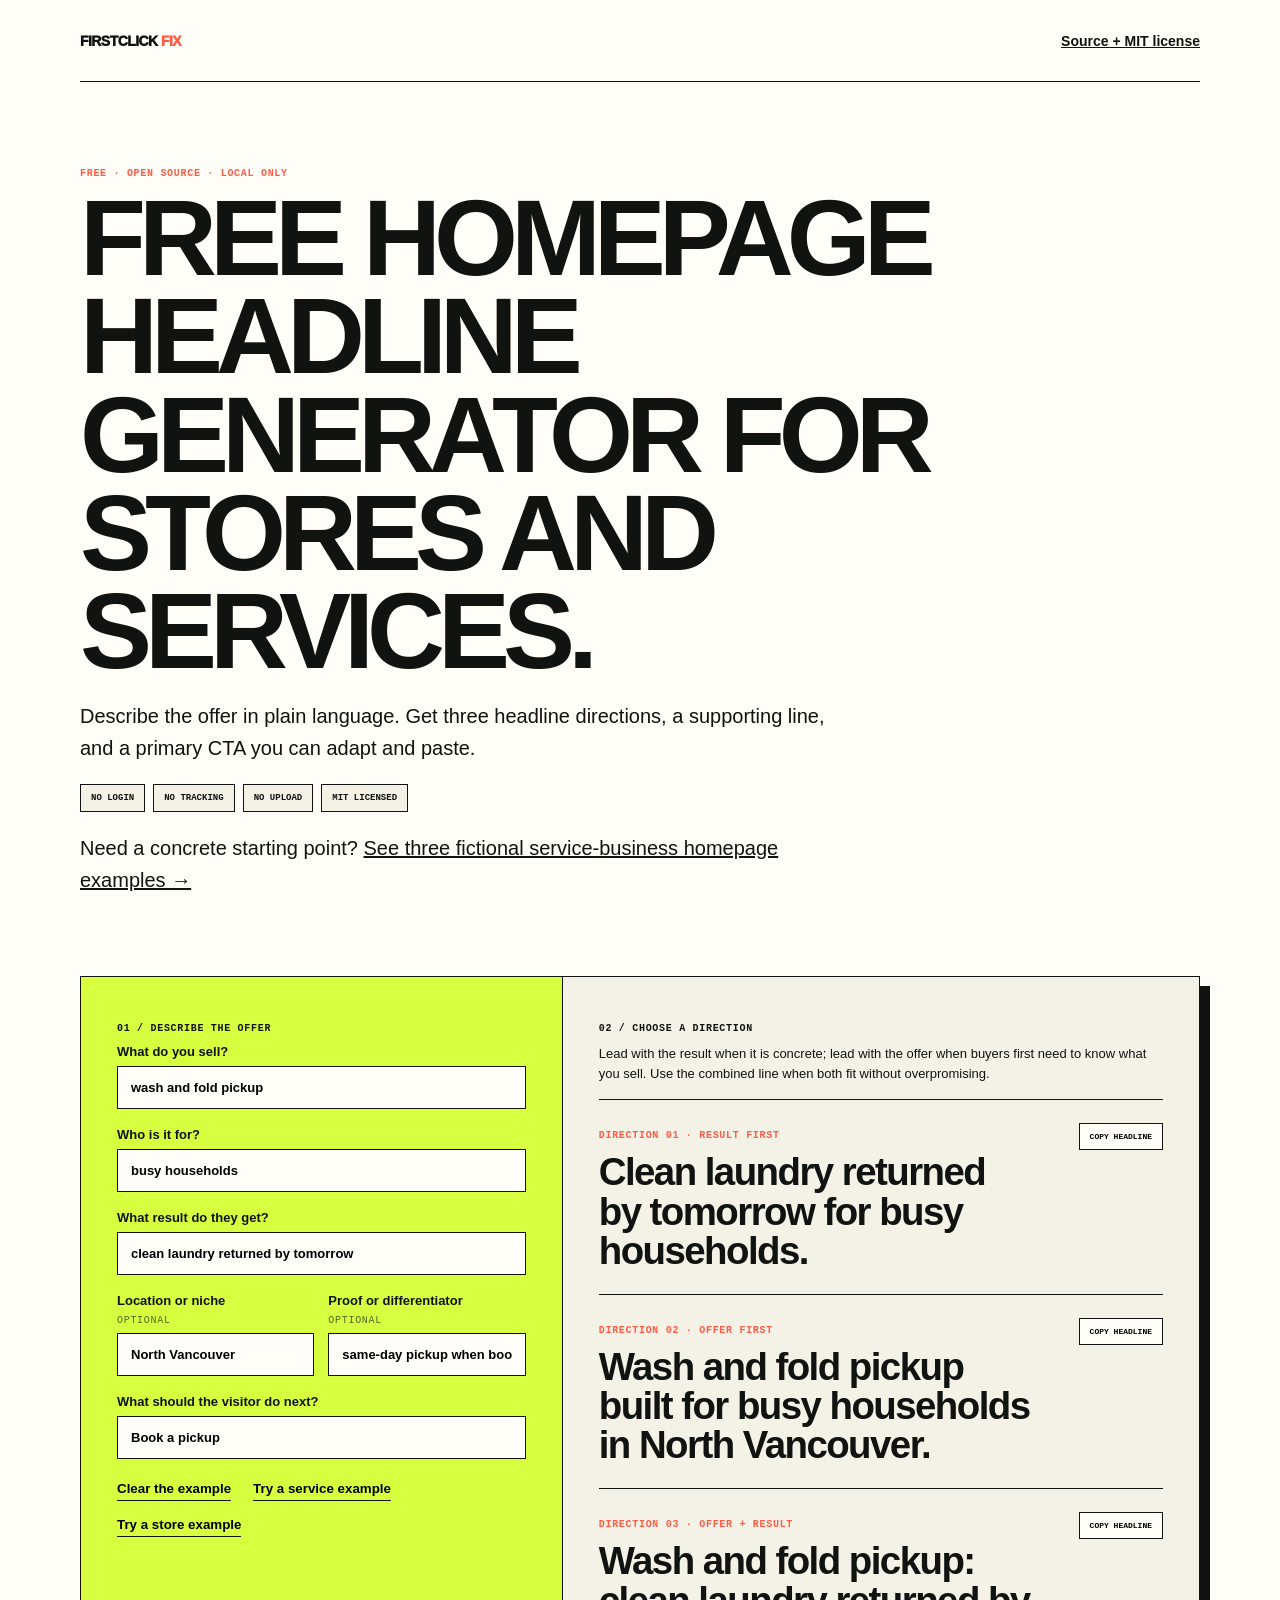
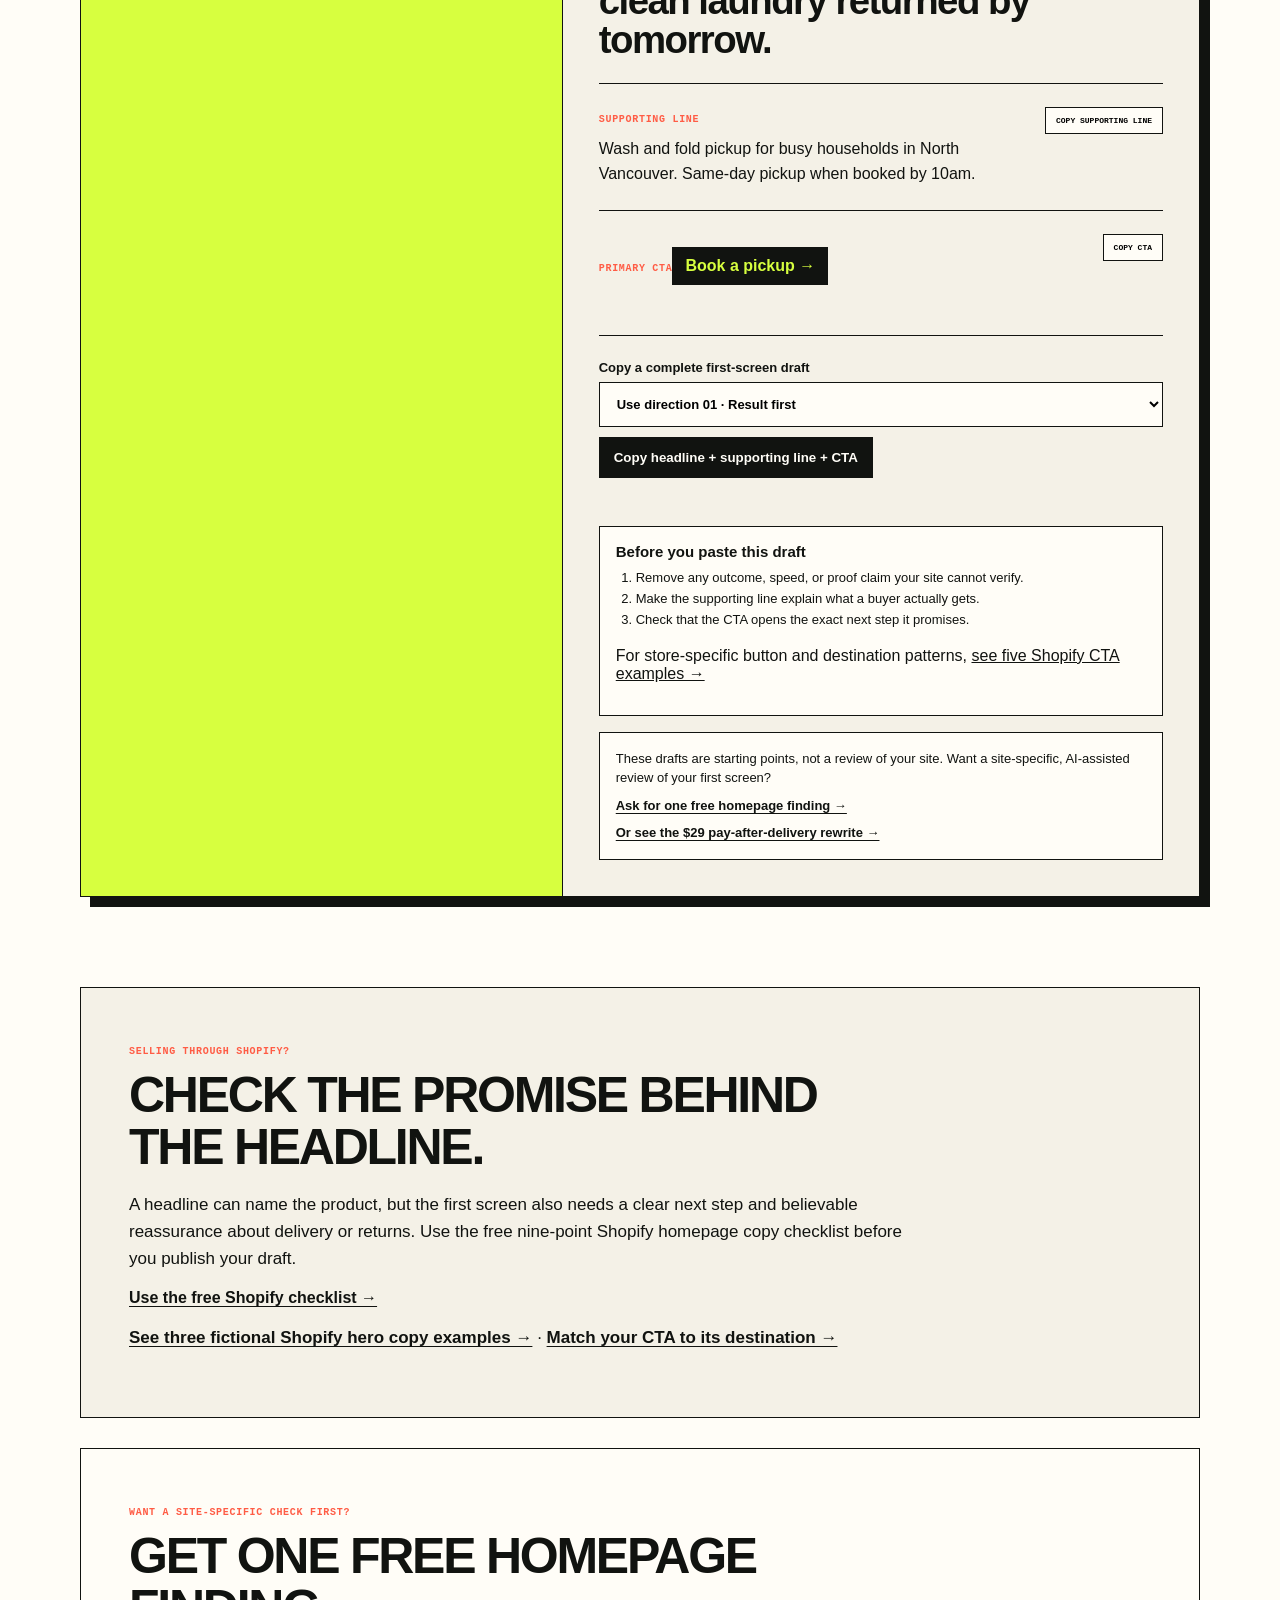
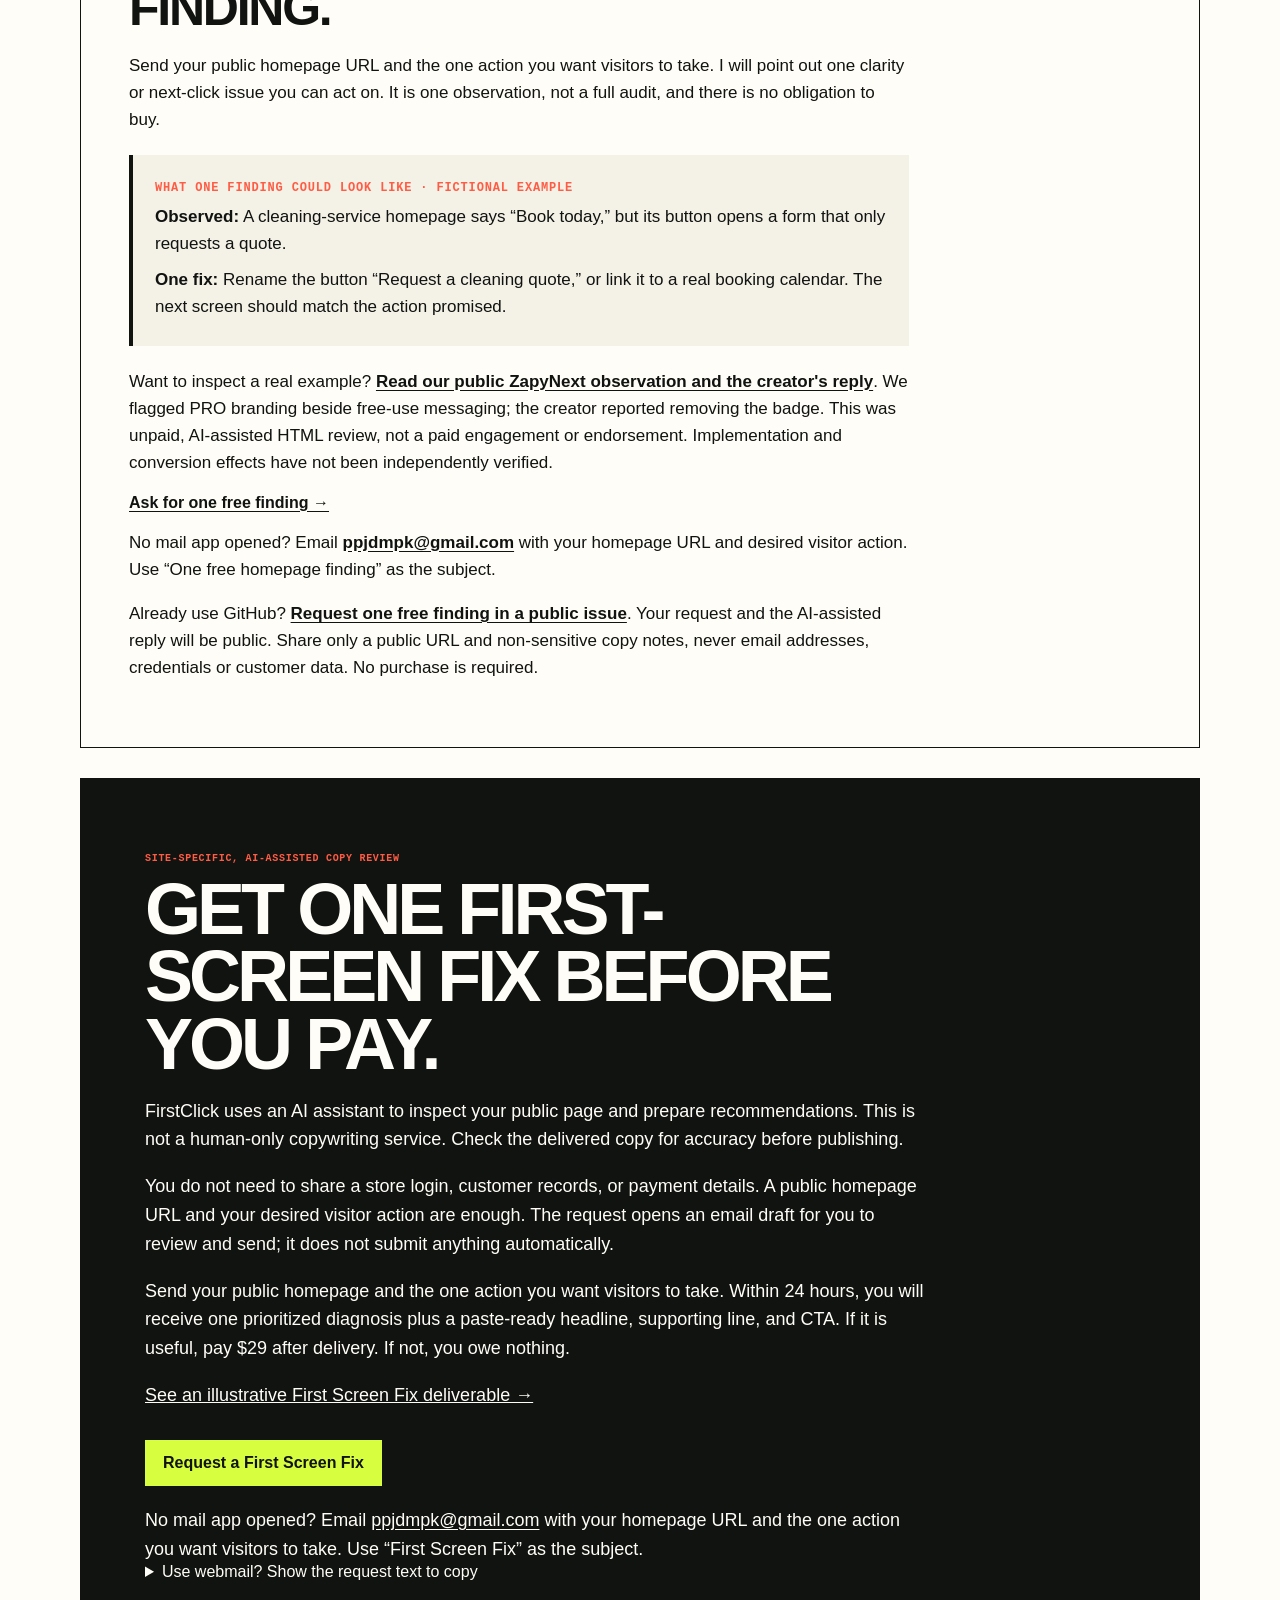
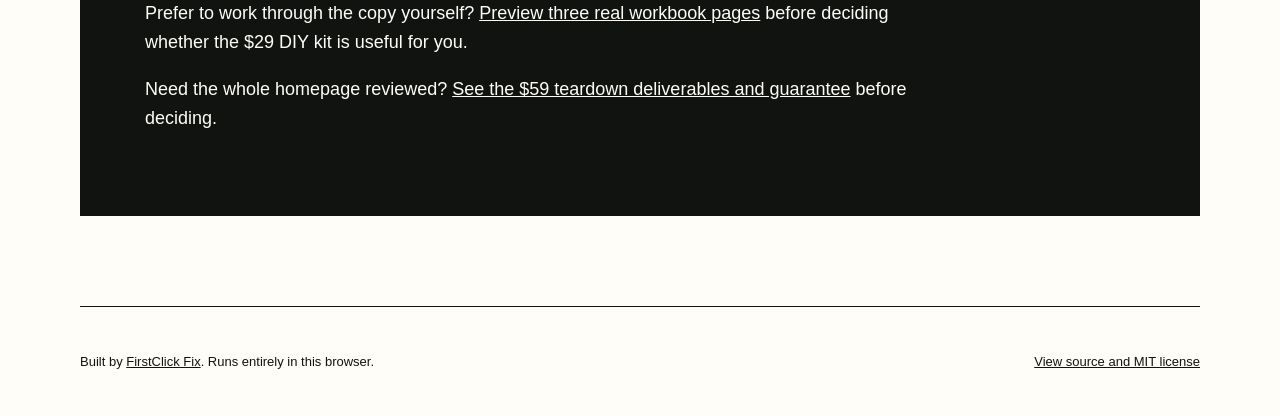
==== index.html @ 8d08ceda "Require visitor action before generating homepage CTA" ====
<!doctype html>
<html lang="en">
  <head>
    <meta charset="utf-8">
    <meta name="viewport" content="width=device-width, initial-scale=1">
    <link rel="icon" type="image/svg+xml" href="./favicon.svg">
    <title>Free Homepage Headline Generator for Stores &amp; Services | FirstClick Fix</title>
    <meta name="description" content="Free browser-local headline generator for Shopify stores and service businesses. Draft three homepage headlines, a supporting line, and a CTA. No login or upload.">
    <meta name="robots" content="index, follow">
    <link rel="canonical" href="https://elyasibkr.github.io/firstclick-headline-generator/">
    <meta property="og:type" content="website">
    <meta property="og:title" content="Free Homepage Headline Generator for Shopify &amp; Services">
    <meta property="og:description" content="Turn six plain-language inputs into homepage copy for Shopify stores and service businesses. No login or tracking.">
    <meta property="og:url" content="https://elyasibkr.github.io/firstclick-headline-generator/">
    <meta property="og:site_name" content="FirstClick Fix">
    <meta name="twitter:card" content="summary">
    <meta name="twitter:title" content="Free Homepage Headline Generator for Shopify &amp; Services">
    <meta name="twitter:description" content="Generate homepage headline directions for stores and services locally in your browser. No login or tracking.">
    <link rel="stylesheet" href="./homepage-headline-generator.css">
    <script type="application/ld+json">
      {
        "@context": "https://schema.org",
        "@type": "WebApplication",
        "name": "FirstClick Homepage Headline Generator",
        "url": "https://elyasibkr.github.io/firstclick-headline-generator/",
        "description": "A free, local-only browser tool for Shopify stores and service businesses that generates three homepage headline directions, a supporting line, and a primary CTA.",
        "applicationCategory": "BusinessApplication",
        "operatingSystem": "Any",
        "isAccessibleForFree": true,
        "offers": {
          "@type": "Offer",
          "price": "0",
          "priceCurrency": "USD"
        }
      }
    </script>
  </head>
  <body>
    <nav class="nav">
      <a class="brand" href="https://firstclick-fix.ppjdmpk.chatgpt.site/">FIRSTCLICK <span>FIX</span></a>
      <a href="https://github.com/ELYASIBKR/firstclick-headline-generator">Source + MIT license</a>
    </nav>

    <main>
      <header class="hero">
        <p class="eyebrow">Free · open source · local only</p>
        <h1>Free homepage headline generator for stores and services.</h1>
        <p>Describe the offer in plain language. Get three headline directions, a supporting line, and a primary CTA you can adapt and paste.</p>
        <ul class="trust" aria-label="Privacy and access terms">
          <li>No login</li><li>No tracking</li><li>No upload</li><li>MIT licensed</li>
        </ul>
        <p>Need a concrete starting point? <a href="./service-business-homepage-examples.html">See three fictional service-business homepage examples →</a></p>
      </header>

      <section class="workspace" aria-label="Homepage headline generator">
        <form id="headline-form">
          <p class="step">01 / Describe the offer</p>
          <label>What do you sell?<input name="service" value="wash and fold pickup"></label>
          <label>Who is it for?<input name="audience" value="busy households"></label>
          <label>What result do they get?<input name="outcome" value="clean laundry returned by tomorrow"></label>
          <div class="row">
            <label>Location or niche <small>optional</small><input name="location" value="North Vancouver"></label>
            <label>Proof or differentiator <small>optional</small><input name="proof" value="same-day pickup when booked by 10am"></label>
          </div>
          <label>What should the visitor do next?<input name="action" value="Book a pickup" required></label>
          <div class="form-actions">
            <button id="clear" class="restore" type="button">Clear the example</button>
            <button id="restore" class="restore" type="button">Try a service example</button>
            <button id="store-example" class="restore" type="button">Try a store example</button>
          </div>
        </form>

        <section class="output" aria-live="polite">
          <p class="step">02 / Choose a direction</p>
          <p class="direction-guide">Lead with the result when it is concrete; lead with the offer when buyers first need to know what you sell. Use the combined line when both fit without overpromising.</p>
          <article><span>Direction 01 · Result first</span><h2 id="headline-1"></h2><button data-copy="headline-1">Copy headline</button></article>
          <article><span>Direction 02 · Offer first</span><h2 id="headline-2"></h2><button data-copy="headline-2">Copy headline</button></article>
          <article><span>Direction 03 · Offer + result</span><h2 id="headline-3"></h2><button data-copy="headline-3">Copy headline</button></article>
          <article><span>Supporting line</span><p id="support"></p><button data-copy="support">Copy supporting line</button></article>
          <article><span>Primary CTA</span><strong id="cta"></strong><button data-copy="cta">Copy CTA</button></article>
          <div class="draft-export">
            <label for="draft-headline">Copy a complete first-screen draft
              <select id="draft-headline">
                <option value="1">Use direction 01 · Result first</option>
                <option value="2">Use direction 02 · Offer first</option>
                <option value="3">Use direction 03 · Offer + result</option>
              </select>
            </label>
            <button id="copy-draft" type="button">Copy headline + supporting line + CTA</button>
          </div>
          <p id="copy-note" role="status"></p>
          <div id="draft-copy-fallback" hidden>
            <label for="draft-copy-text">Your complete draft — select and copy manually</label>
            <textarea id="draft-copy-text" rows="6" readonly style="width:100%;box-sizing:border-box" aria-describedby="copy-note"></textarea>
          </div>
          <section class="draft-check" aria-labelledby="draft-check-title">
            <h3 id="draft-check-title">Before you paste this draft</h3>
            <ol>
              <li>Remove any outcome, speed, or proof claim your site cannot verify.</li>
              <li>Make the supporting line explain what a buyer actually gets.</li>
              <li>Check that the CTA opens the exact next step it promises.</li>
            </ol>
            <p>For store-specific button and destination patterns, <a href="./shopify-homepage-cta-examples.html">see five Shopify CTA examples →</a></p>
          </section>
          <p class="result-nudge">These drafts are starting points, not a review of your site. Want a site-specific, AI-assisted review of your first screen? <a href="#free-finding-title">Ask for one free homepage finding →</a><a href="#human-fix-title">Or see the $29 pay-after-delivery rewrite →</a></p>
        </section>
      </section>

      <section class="shopify-guide" aria-labelledby="shopify-guide-title">
        <p class="eyebrow">Selling through Shopify?</p>
        <h2 id="shopify-guide-title">Check the promise behind the headline.</h2>
        <p>A headline can name the product, but the first screen also needs a clear next step and believable reassurance about delivery or returns. Use the free nine-point Shopify homepage copy checklist before you publish your draft.</p>
        <a href="https://firstclick-fix.ppjdmpk.chatgpt.site/shopify-homepage-copy-checklist">Use the free Shopify checklist →</a>
        <p><a href="./shopify-hero-copy-examples.html">See three fictional Shopify hero copy examples →</a> · <a href="./shopify-homepage-cta-examples.html">Match your CTA to its destination →</a></p>
      </section>

      <section class="free-finding" aria-labelledby="free-finding-title">
        <p class="eyebrow">Want a site-specific check first?</p>
        <h2 id="free-finding-title">Get one free homepage finding.</h2>
        <p>Send your public homepage URL and the one action you want visitors to take. I will point out one clarity or next-click issue you can act on. It is one observation, not a full audit, and there is no obligation to buy.</p>
        <div class="finding-example">
          <p class="eyebrow">What one finding could look like · fictional example</p>
          <p><strong>Observed:</strong> A cleaning-service homepage says “Book today,” but its button opens a form that only requests a quote.</p>
          <p><strong>One fix:</strong> Rename the button “Request a cleaning quote,” or link it to a real booking calendar. The next screen should match the action promised.</p>
        </div>
        <p>Want to inspect a real example? <a href="https://github.com/vercel/next.js/discussions/99054#discussioncomment-18622895">Read our public ZapyNext observation and the creator's reply</a>. We flagged PRO branding beside free-use messaging; the creator reported removing the badge. This was unpaid, AI-assisted HTML review, not a paid engagement or endorsement. Implementation and conversion effects have not been independently verified.</p>
        <a id="request-free-finding" href="mailto:ppjdmpk@gmail.com?subject=One%20free%20homepage%20finding%20from%20GitHub%20Pages&amp;body=Homepage%20URL%3A%20%0AThe%20one%20action%20I%20want%20visitors%20to%20take%3A%20">Ask for one free finding →</a>
        <p class="email-fallback">No mail app opened? Email <a href="mailto:ppjdmpk@gmail.com">ppjdmpk@gmail.com</a> with your homepage URL and desired visitor action. Use “One free homepage finding” as the subject.</p>
        <p>Already use GitHub? <a href="https://github.com/ELYASIBKR/firstclick-headline-generator/issues/new?template=free-homepage-finding.yml">Request one free finding in a public issue</a>. Your request and the AI-assisted reply will be public. Share only a public URL and non-sensitive copy notes, never email addresses, credentials or customer data. No purchase is required.</p>
      </section>

      <section class="human-fix" aria-labelledby="human-fix-title">
        <p class="eyebrow">Site-specific, AI-assisted copy review</p>
        <h2 id="human-fix-title">Get one first-screen fix before you pay.</h2>
        <p>FirstClick uses an AI assistant to inspect your public page and prepare recommendations. This is not a human-only copywriting service. Check the delivered copy for accuracy before publishing.</p>
        <p>You do not need to share a store login, customer records, or payment details. A public homepage URL and your desired visitor action are enough. The request opens an email draft for you to review and send; it does not submit anything automatically.</p>
        <p>Send your public homepage and the one action you want visitors to take. Within 24 hours, you will receive one prioritized diagnosis plus a paste-ready headline, supporting line, and CTA. If it is useful, pay $29 after delivery. If not, you owe nothing.</p>
        <p><a href="./first-screen-fix-sample.html">See an illustrative First Screen Fix deliverable →</a></p>
        <a class="offer-cta" id="request-fix" href="mailto:ppjdmpk@gmail.com?subject=First%20Screen%20Fix%20request%20from%20GitHub%20Pages&amp;body=Homepage%20URL%3A%20%0AThe%20one%20action%20I%20want%20visitors%20to%20take%3A%20%0AMy%20current%20headline%3A%20">Request a First Screen Fix</a>
        <p class="email-fallback">No mail app opened? Email <a href="mailto:ppjdmpk@gmail.com">ppjdmpk@gmail.com</a> with your homepage URL and the one action you want visitors to take. Use “First Screen Fix” as the subject.</p>
        <details>
          <summary>Use webmail? Show the request text to copy</summary>
          <p>Copy this into your email service, fill in the missing details, and review before sending. Opening this panel does not send a request.</p>
          <label for="request-plain-text">First Screen Fix email template</label>
          <textarea id="request-plain-text" rows="12" readonly style="width:100%;box-sizing:border-box">To: ppjdmpk@gmail.com
Subject: First Screen Fix request from GitHub Pages

Please prepare one diagnosis plus headline, supporting line and CTA within 24 hours. $29 after delivery only if useful; otherwise I owe nothing. No website implementation.

Homepage URL:
The one action I want visitors to take:
My current headline:</textarea>
        </details>
        <p>Prefer to work through the copy yourself? <a href="https://firstclick-fix.ppjdmpk.chatgpt.site/firstclick-diy-kit-preview.pdf">Preview three real workbook pages</a> before deciding whether the $29 DIY kit is useful for you.</p>
        <p>Need the whole homepage reviewed? <a href="https://firstclick-fix.ppjdmpk.chatgpt.site/#checkout">See the $59 teardown deliverables and guarantee</a> before deciding.</p>
      </section>
    </main>

    <footer>
      <p>Built by <a href="https://firstclick-fix.ppjdmpk.chatgpt.site/">FirstClick Fix</a>. Runs entirely in this browser.</p>
      <a href="https://github.com/ELYASIBKR/firstclick-headline-generator">View source and MIT license</a>
    </footer>
    <script src="./homepage-headline-generator.js"></script>
  </body>
</html>
---- homepage-headline-generator.css ----
:root {
  --ink: #111310;
  --lime: #d7ff3f;
  --cream: #f4f1e7;
  --paper: #fffdf7;
  --red: #ff5c45;
}

* { box-sizing: border-box; }
body { margin: 0; background: var(--paper); color: var(--ink); font-family: Arial, Helvetica, sans-serif; }
a { color: inherit; }
.nav, main, footer { width: min(1120px, calc(100% - 40px)); margin-inline: auto; }
.nav { min-height: 82px; display: flex; justify-content: space-between; align-items: center; border-bottom: 1px solid var(--ink); font-size: 14px; font-weight: 700; }
.brand { text-decoration: none; font-weight: 950; letter-spacing: -.04em; }
.brand span, .eyebrow, article > span { color: var(--red); }
.hero { padding: 76px 0 60px; }
.eyebrow, .step, article > span, small { font-family: ui-monospace, SFMono-Regular, Consolas, monospace; font-size: 10px; font-weight: 700; text-transform: uppercase; letter-spacing: .07em; }
h1 { max-width: 1000px; margin: 0; font-size: clamp(54px, 8.5vw, 108px); line-height: .91; text-transform: uppercase; letter-spacing: -.065em; }
.hero > p:not(.eyebrow) { max-width: 760px; font-size: 20px; line-height: 1.6; }
.trust { display: flex; flex-wrap: wrap; gap: 8px; padding: 0; list-style: none; }
.trust li { border: 1px solid var(--ink); background: var(--cream); padding: 8px 10px; font-family: ui-monospace, monospace; font-size: 9px; font-weight: 700; text-transform: uppercase; }
.workspace { display: grid; grid-template-columns: .86fr 1.14fr; border: 1px solid var(--ink); box-shadow: 10px 10px 0 var(--ink); margin-bottom: 90px; }
.shopify-guide { margin: 0 0 30px; padding: clamp(28px, 4vw, 48px); border: 1px solid var(--ink); background: var(--cream); }
.shopify-guide h2 { max-width: 780px; margin: 12px 0; font-size: clamp(32px, 4vw, 50px); line-height: 1.05; letter-spacing: -.045em; text-transform: uppercase; }
.shopify-guide > p:not(.eyebrow) { max-width: 780px; font-size: 17px; line-height: 1.6; }
.shopify-guide a { font-weight: 800; text-underline-offset: 3px; }
.free-finding { margin: 0 0 30px; padding: clamp(28px, 4vw, 48px); border: 1px solid var(--ink); }
.free-finding h2 { max-width: 780px; margin: 12px 0; font-size: clamp(32px, 4vw, 50px); line-height: 1.05; letter-spacing: -.045em; text-transform: uppercase; }
.free-finding p:not(.eyebrow) { max-width: 780px; font-size: 17px; line-height: 1.6; }
.free-finding a { font-weight: 800; text-underline-offset: 3px; }
.finding-example { max-width: 780px; margin: 22px 0; padding: 18px 22px; border-left: 4px solid var(--ink); background: var(--cream); }
.finding-example p { margin: 8px 0; }
.finding-example .eyebrow { font-size: 12px; }
.human-fix { margin: 0 0 90px; padding: clamp(32px, 5vw, 64px); border: 1px solid var(--ink); background: var(--ink); color: var(--paper); }
.human-fix h2 { max-width: 780px; margin: 12px 0; font-size: clamp(38px, 6vw, 72px); line-height: .94; letter-spacing: -.055em; text-transform: uppercase; }
.human-fix > p:not(.eyebrow) { max-width: 780px; font-size: 18px; line-height: 1.6; }
.offer-cta { display: inline-block; margin-top: 12px; padding: 14px 18px; background: var(--lime); color: var(--ink); font-weight: 900; text-decoration: none; }
.offer-cta:hover { background: var(--red); }
.human-fix > .email-fallback { margin: 20px 0 0; font-size: 15px; }
.email-fallback a { color: inherit; text-underline-offset: 3px; }
form, .output { padding: 36px; }
form { background: var(--lime); }
.output { background: var(--cream); border-left: 1px solid var(--ink); }
.direction-guide { margin: 0 0 16px; font-size: 13px; line-height: 1.5; }
label { display: grid; gap: 7px; margin-bottom: 18px; font-size: 13px; font-weight: 800; }
small { font-weight: 400; opacity: .65; }
input, select { width: 100%; border: 1px solid var(--ink); border-radius: 0; background: var(--paper); padding: 13px; font: inherit; }
input:focus, select:focus, .draft-export button:focus { outline: 3px solid var(--red); outline-offset: 2px; }
.row { display: grid; grid-template-columns: 1fr 1fr; gap: 14px; }
.form-actions { display: flex; flex-wrap: wrap; gap: 12px 22px; }
.restore { border: 0; border-bottom: 1px solid var(--ink); background: transparent; padding: 4px 0; font-weight: 800; cursor: pointer; }
.restore:focus-visible { outline: 3px solid var(--red); outline-offset: 2px; }
article { position: relative; border-top: 1px solid var(--ink); padding: 24px 128px 24px 0; min-height: 125px; }
article h2 { margin: 10px 0 0; font-size: clamp(25px, 3vw, 39px); line-height: 1.02; letter-spacing: -.04em; }
article p { margin: 11px 0 0; line-height: 1.55; }
article strong { display: inline-block; margin-top: 12px; background: var(--ink); color: var(--lime); padding: 10px 13px; }
article button { position: absolute; top: 23px; right: 0; border: 1px solid var(--ink); background: var(--paper); padding: 8px 10px; font-family: ui-monospace, monospace; font-size: 8px; font-weight: 700; text-transform: uppercase; cursor: pointer; }
article button:hover { background: var(--ink); color: var(--paper); }
article button:disabled, .draft-export button:disabled { opacity: .45; cursor: not-allowed; }
article button:disabled:hover { background: var(--paper); color: var(--ink); }
.draft-export { border-top: 1px solid var(--ink); padding-top: 24px; }
.draft-export label { margin-bottom: 10px; }
.draft-export button { border: 1px solid var(--ink); background: var(--ink); color: var(--paper); padding: 12px 14px; font-weight: 800; cursor: pointer; }
.draft-export button:hover { background: var(--paper); color: var(--ink); }
.draft-export button:disabled:hover { background: var(--ink); color: var(--paper); }
#copy-note { min-height: 20px; color: var(--ink); font-size: 12px; }
#copy-note[data-state="error"] { color: var(--red); }
.draft-check { margin-top: 16px; padding: 16px; border: 1px solid var(--ink); background: var(--paper); }
.draft-check h3 { margin: 0 0 8px; font-size: 15px; }
.draft-check ol { margin: 0; padding-left: 20px; font-size: 13px; line-height: 1.6; }
.result-nudge { margin: 16px 0 0; padding: 16px; border: 1px solid var(--ink); background: var(--paper); font-size: 13px; line-height: 1.5; }
.result-nudge a { display: block; margin-top: 8px; font-weight: 800; text-underline-offset: 3px; }
footer { min-height: 110px; display: flex; justify-content: space-between; align-items: center; gap: 24px; border-top: 1px solid var(--ink); font-size: 13px; }

@media (max-width: 820px) {
  .workspace { grid-template-columns: 1fr; }
  .output { border-left: 0; border-top: 1px solid var(--ink); }
}

@media (max-width: 600px) {
  .nav, main, footer { width: min(100% - 24px, 1120px); }
  .hero { padding-top: 55px; }
  h1 { font-size: clamp(52px, 16vw, 76px); }
  .row { grid-template-columns: 1fr; gap: 0; }
  form, .output { padding: 25px 20px; }
  article { padding-right: 0; padding-bottom: 60px; }
  article button { top: auto; right: auto; left: 0; bottom: 18px; }
  footer { padding: 30px 0; flex-direction: column; align-items: flex-start; }
}
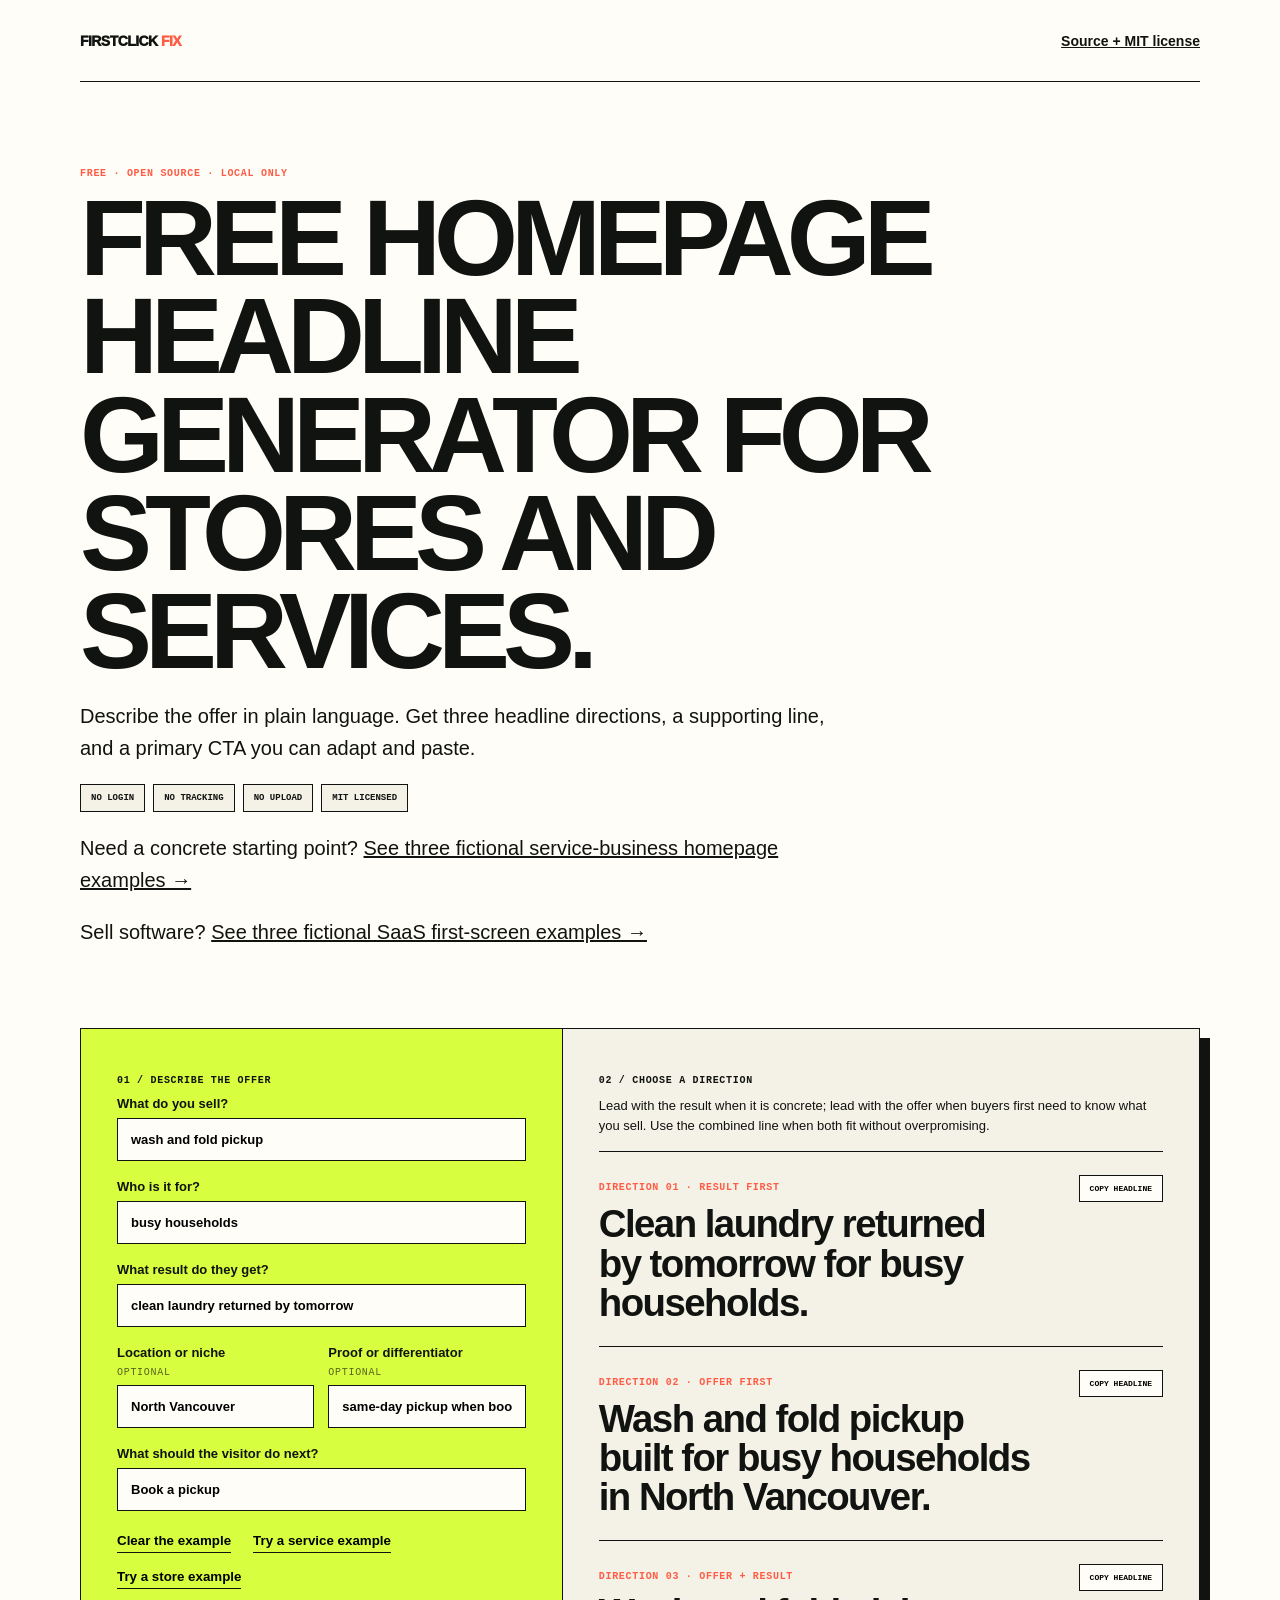
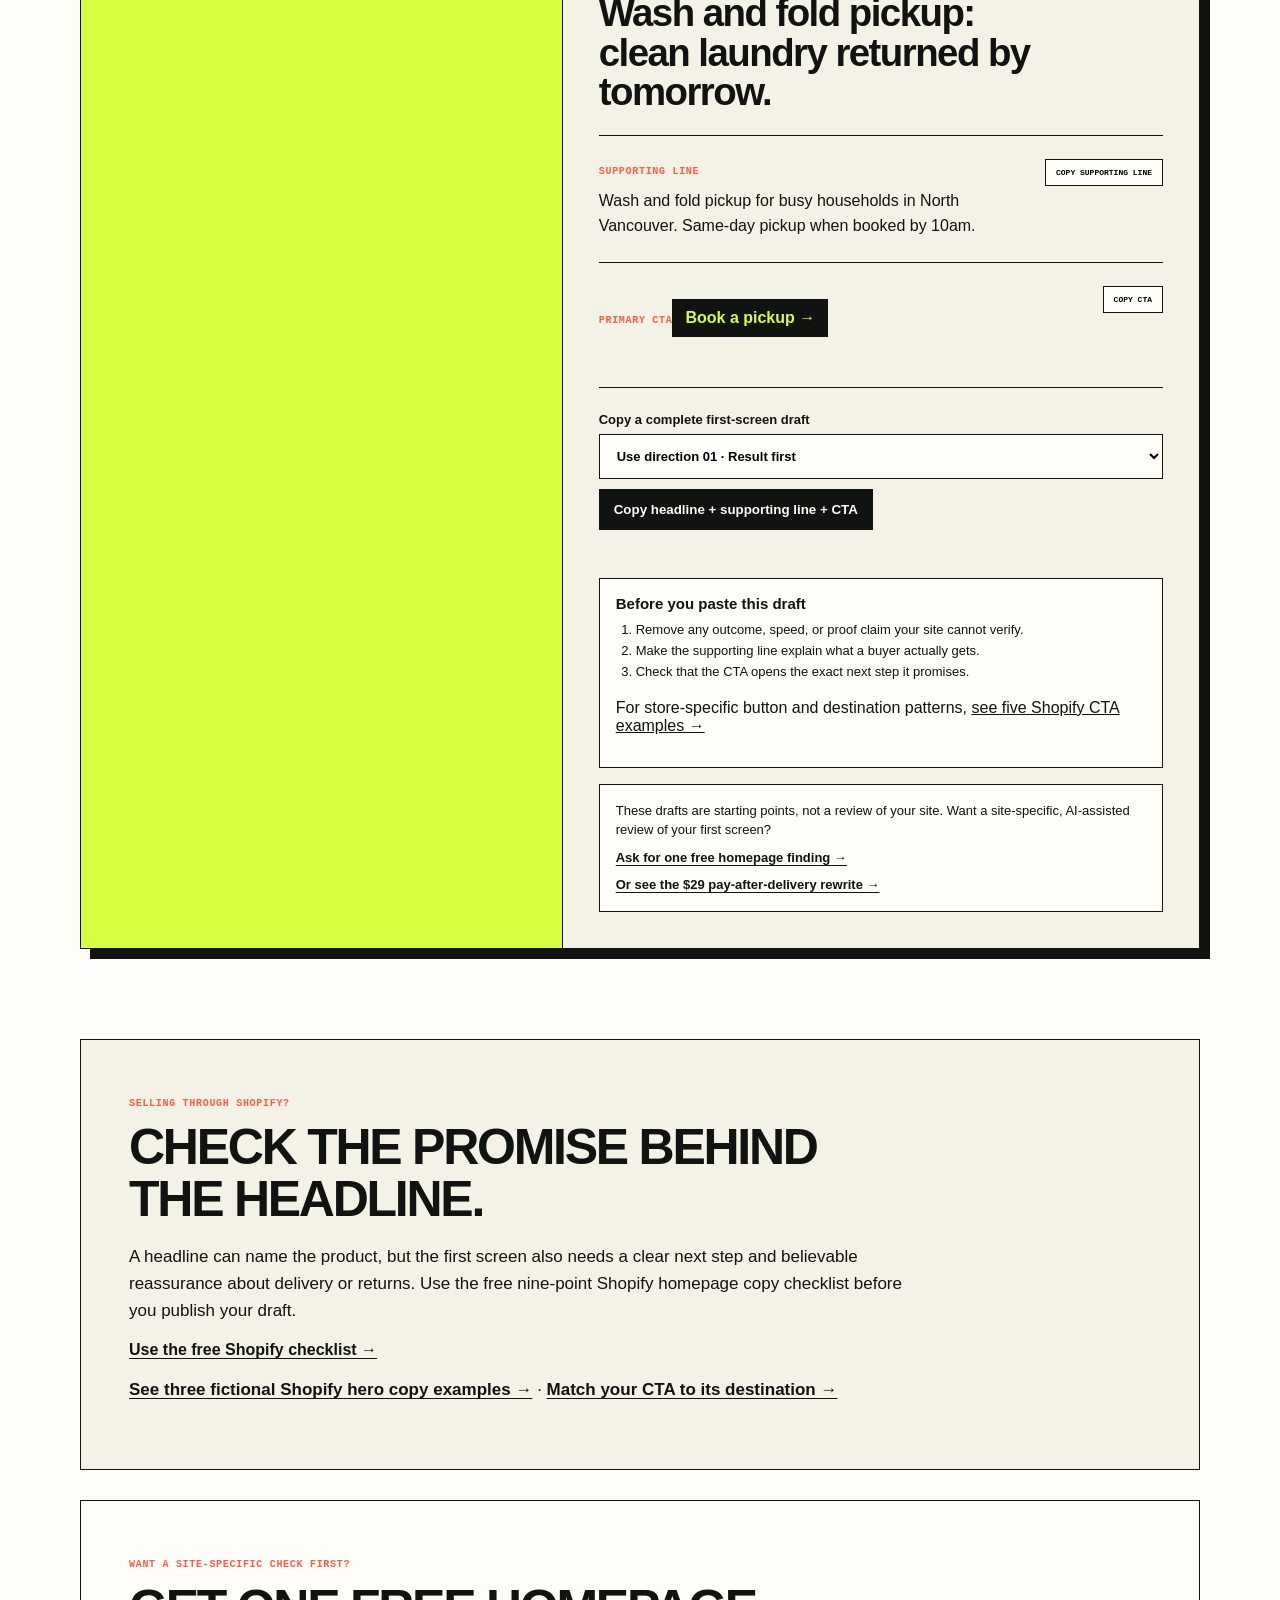
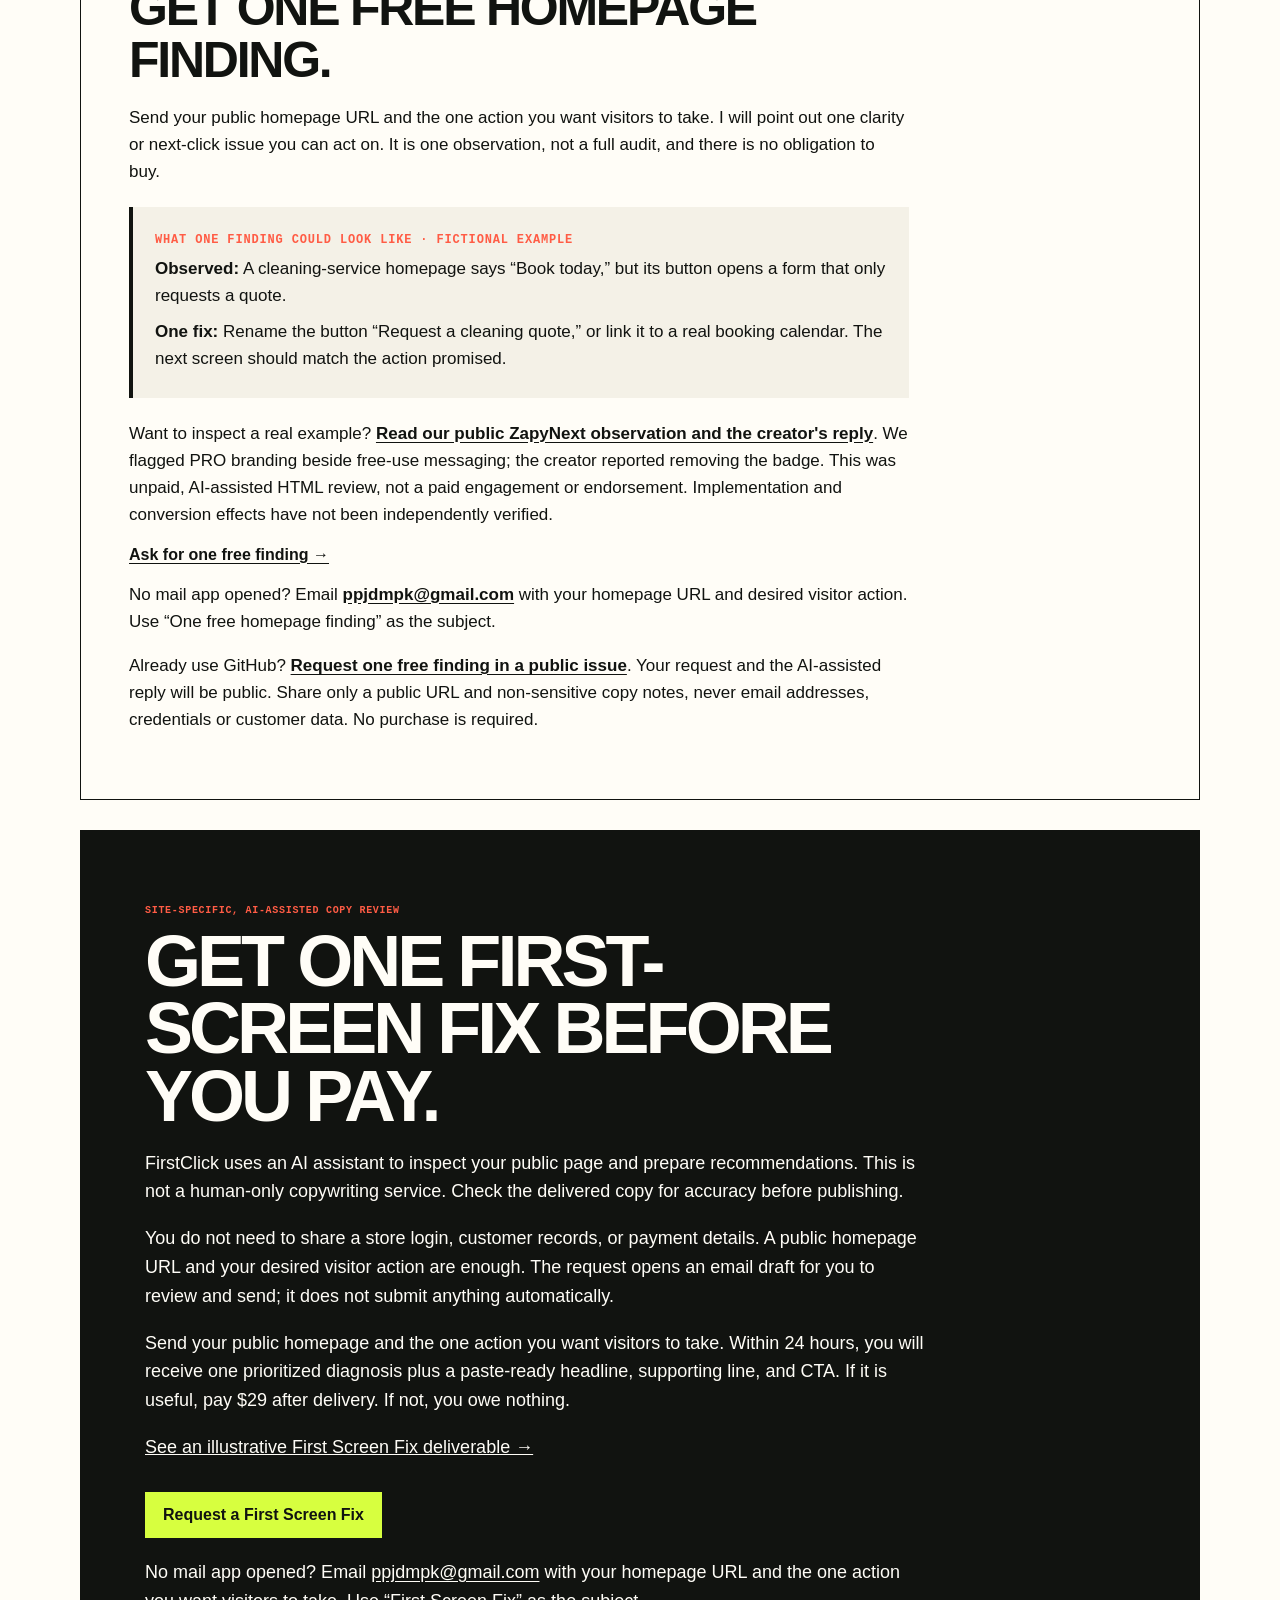
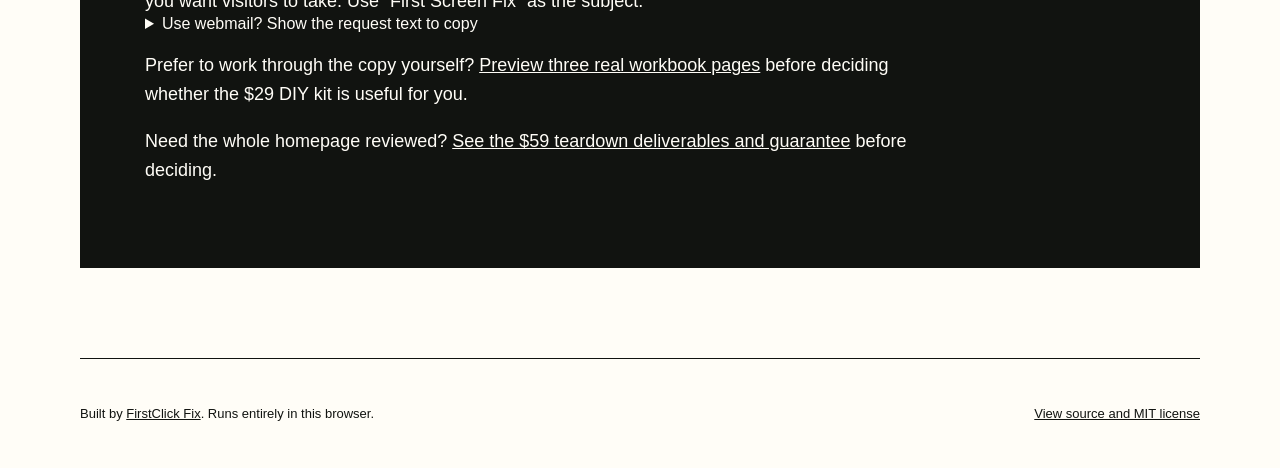
==== commit 2bedbe3d: "Add SaaS first-screen examples and claim checks" ====
--- a/index.html
+++ b/index.html
@@ -50,6 +50,7 @@
           <li>No login</li><li>No tracking</li><li>No upload</li><li>MIT licensed</li>
         </ul>
         <p>Need a concrete starting point? <a href="./service-business-homepage-examples.html">See three fictional service-business homepage examples →</a></p>
+        <p>Sell software? <a href="./saas-homepage-headline-examples.html">See three fictional SaaS first-screen examples →</a></p>
       </header>
 
       <section class="workspace" aria-label="Homepage headline generator">
@@ -90,7 +91,7 @@
           </div>
           <p id="copy-note" role="status"></p>
           <div id="draft-copy-fallback" hidden>
-            <label for="draft-copy-text">Your complete draft — select and copy manually</label>
+            <label for="draft-copy-text">Your selected copy — use your device's Copy command</label>
             <textarea id="draft-copy-text" rows="6" readonly style="width:100%;box-sizing:border-box" aria-describedby="copy-note"></textarea>
           </div>
           <section class="draft-check" aria-labelledby="draft-check-title">
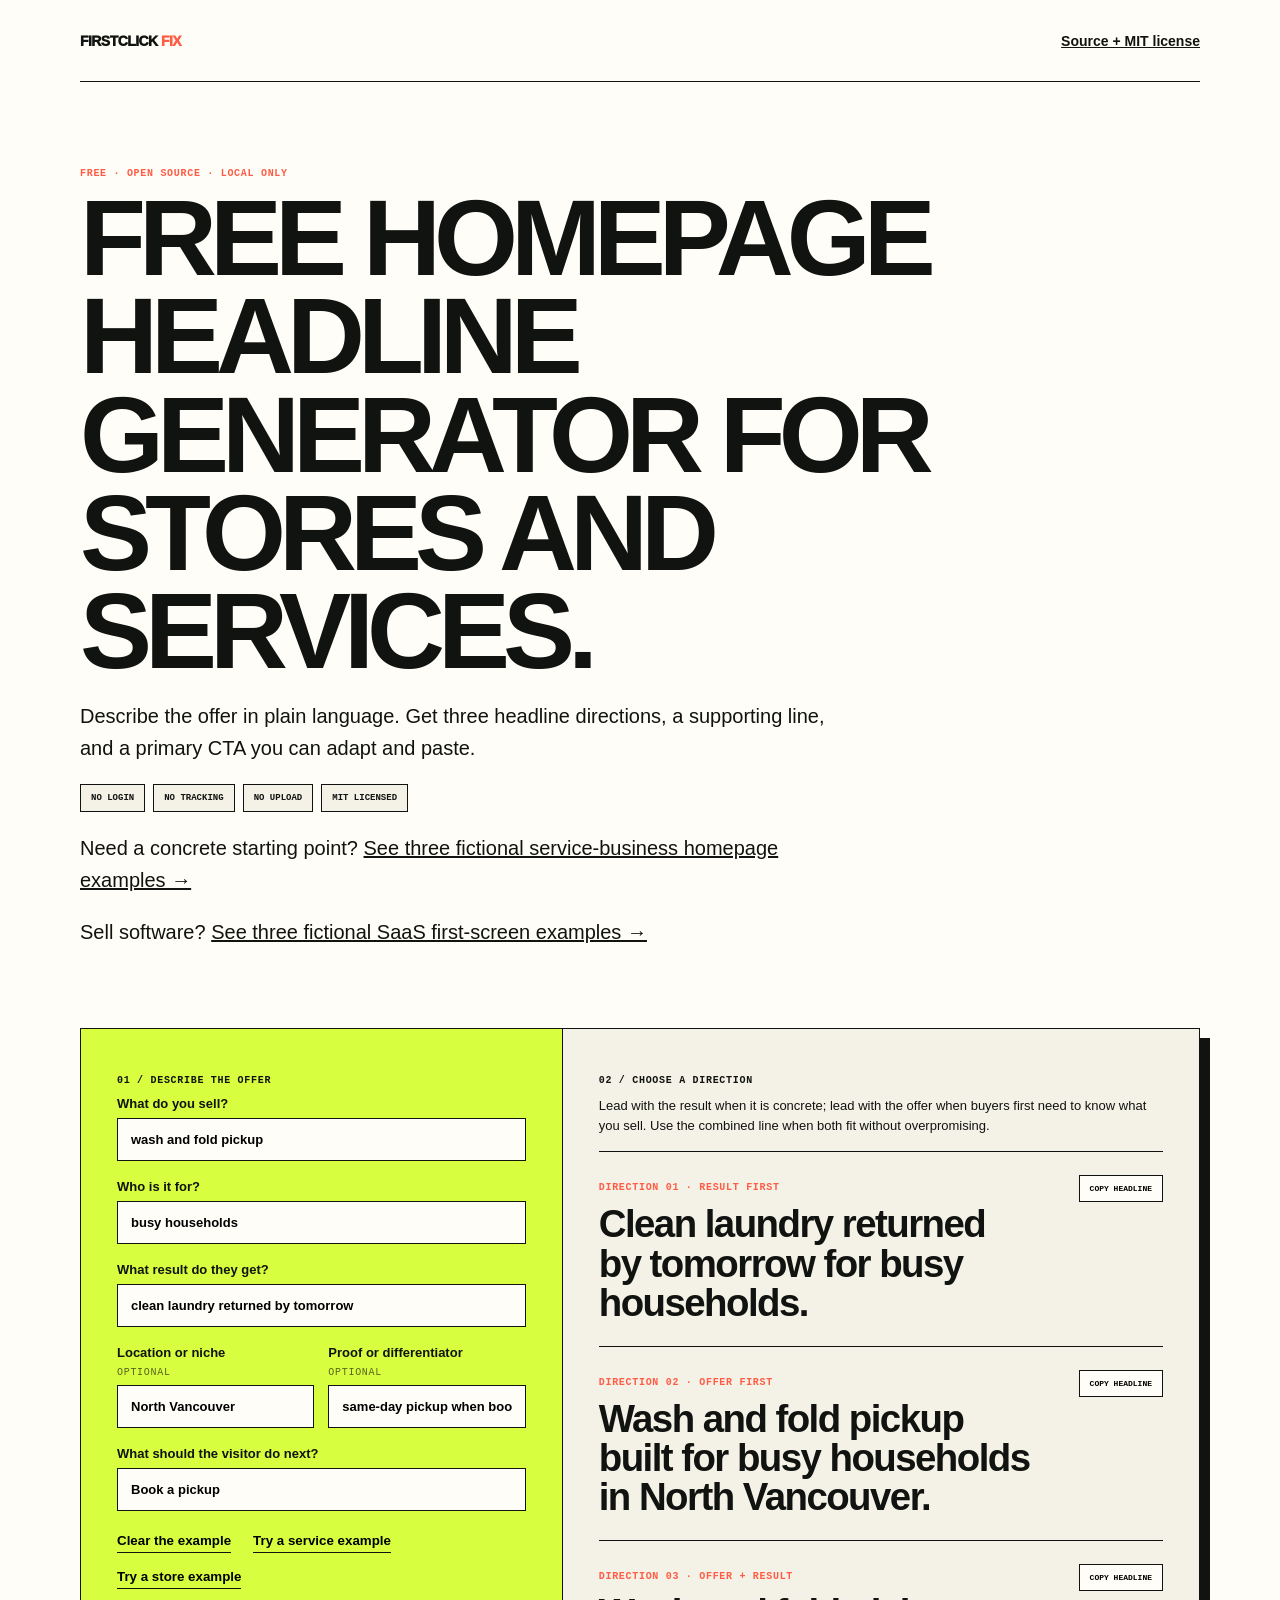
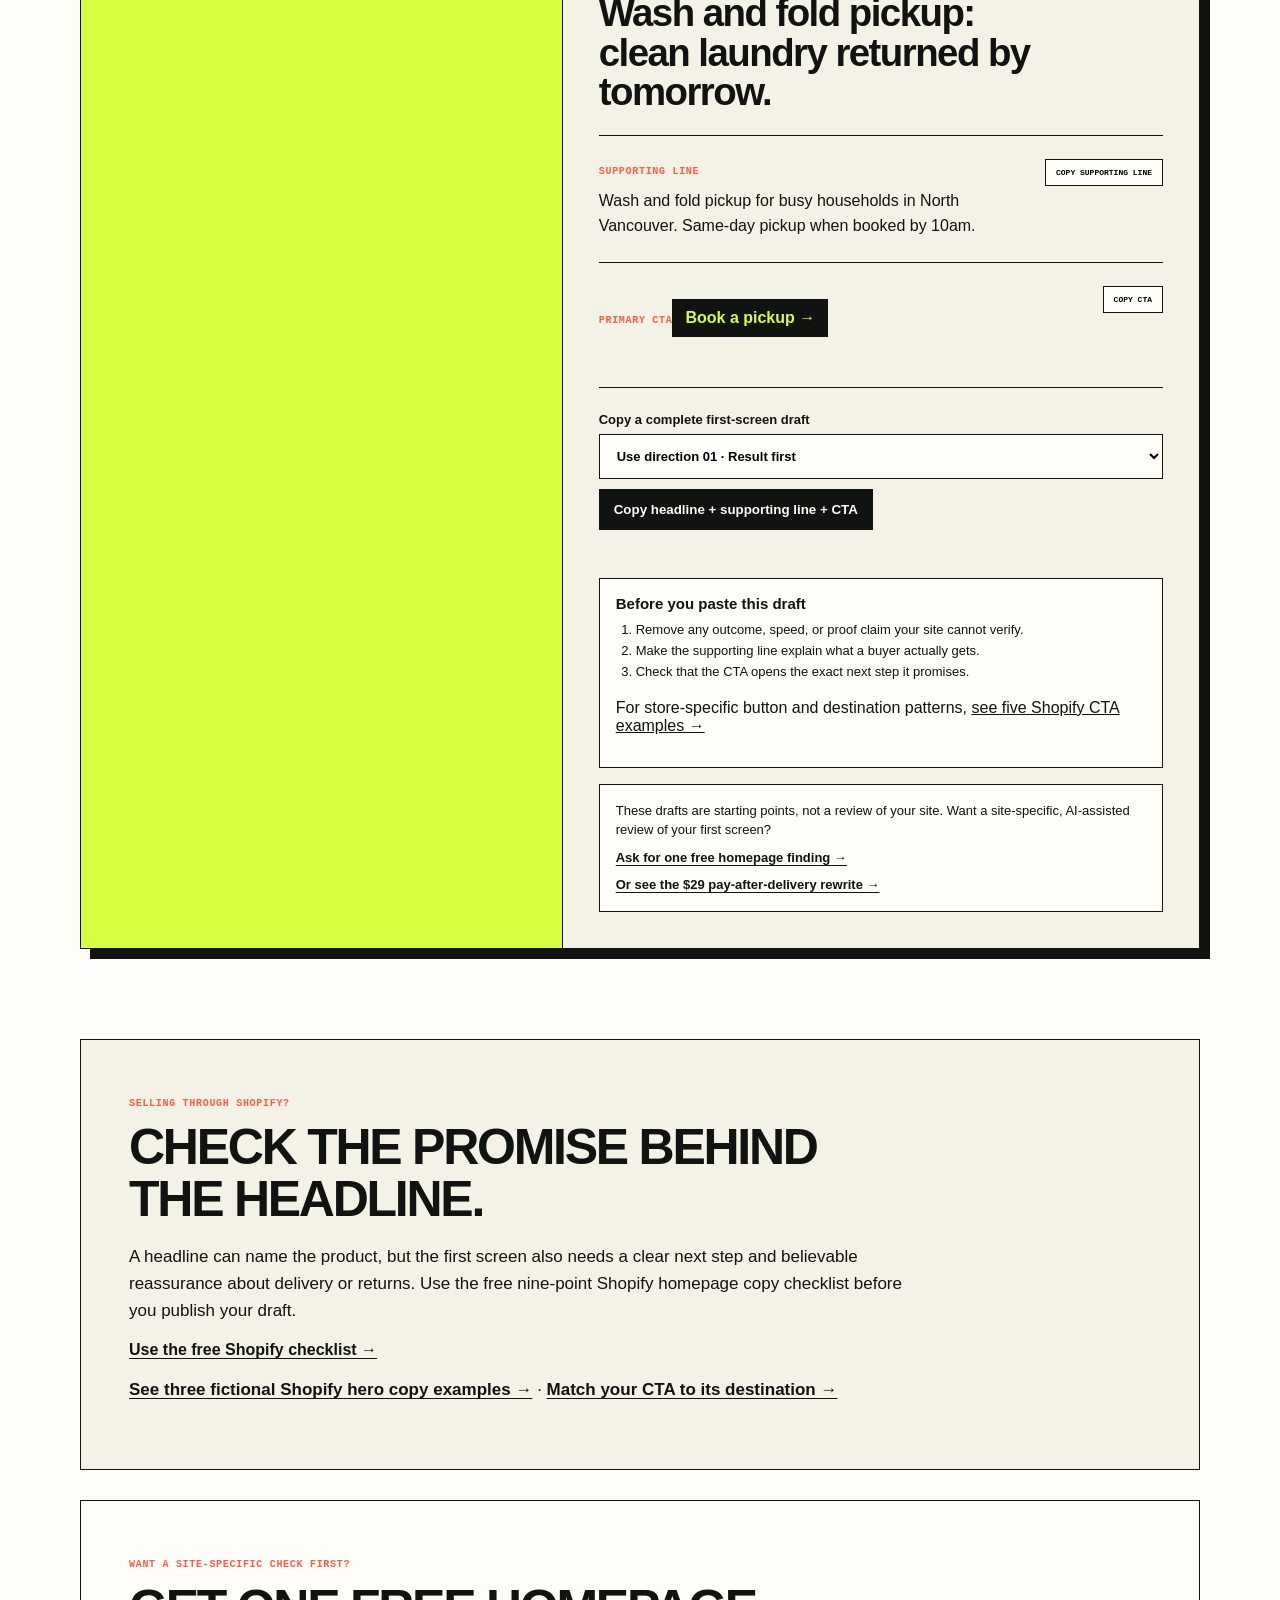
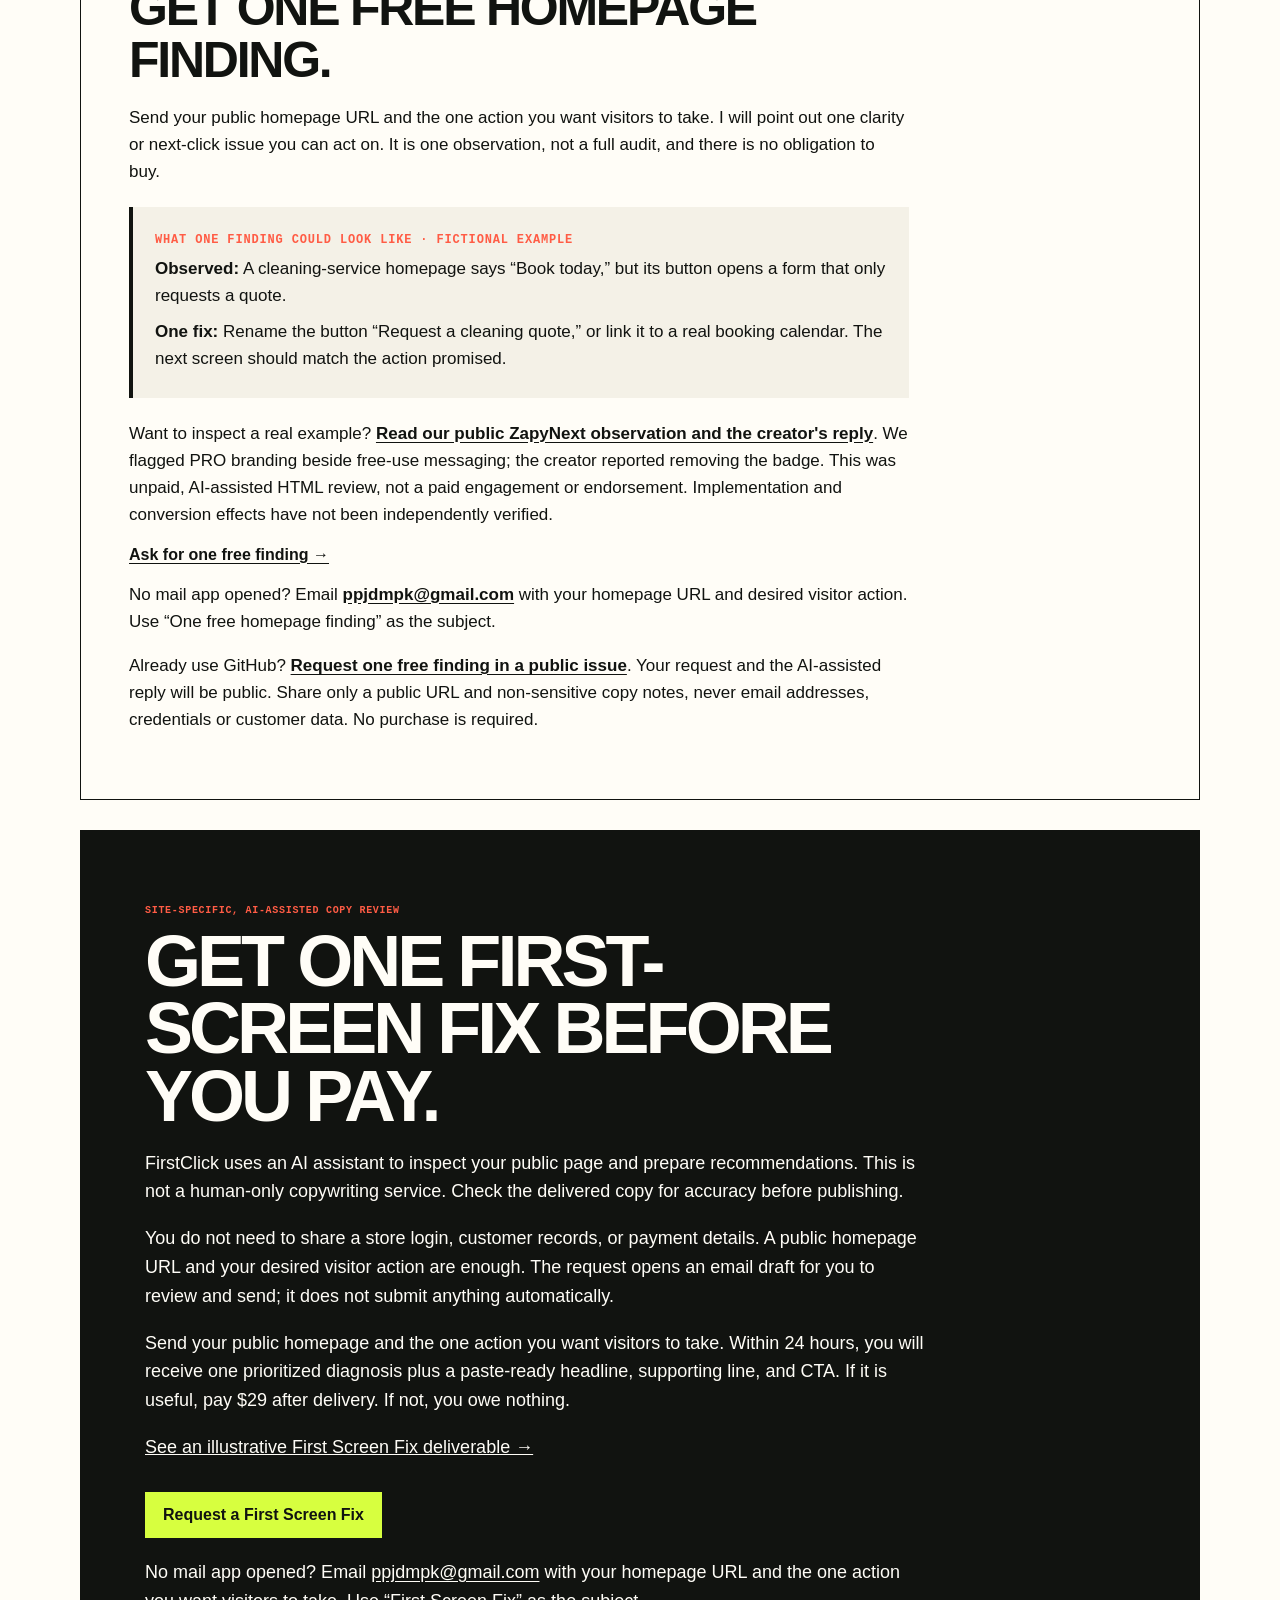
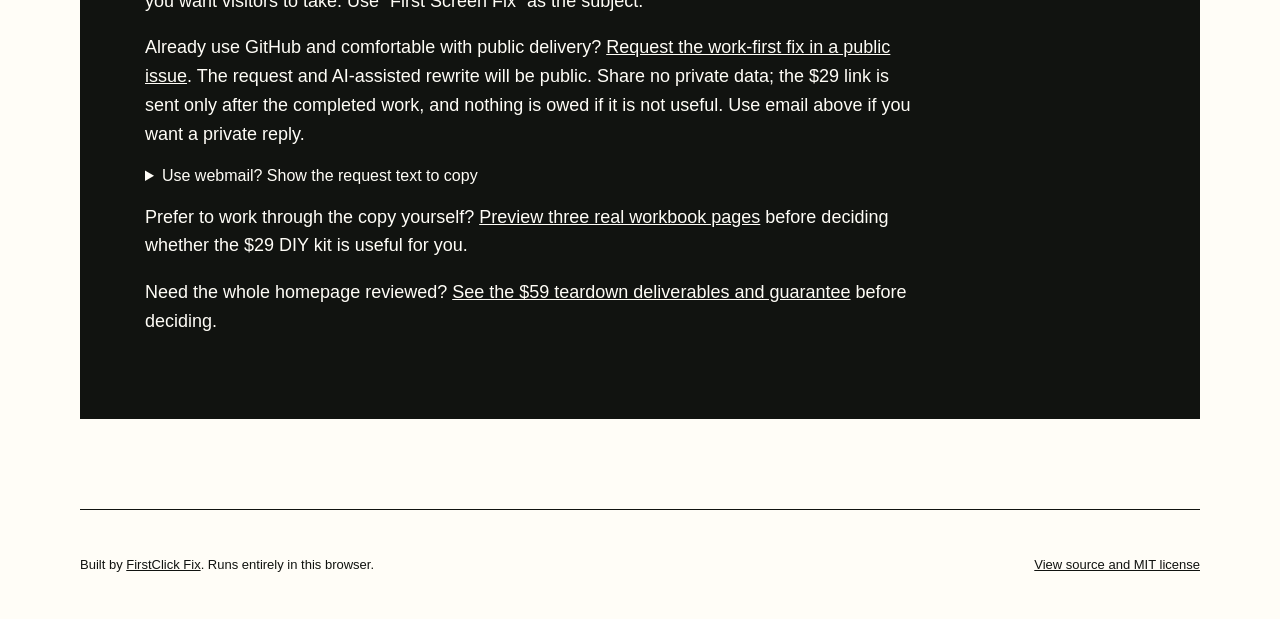
==== commit 231cc3da: "Add public work-first First Screen Fix intake" ====
--- a/index.html
+++ b/index.html
@@ -139,6 +139,7 @@
         <p><a href="./first-screen-fix-sample.html">See an illustrative First Screen Fix deliverable →</a></p>
         <a class="offer-cta" id="request-fix" href="mailto:ppjdmpk@gmail.com?subject=First%20Screen%20Fix%20request%20from%20GitHub%20Pages&amp;body=Homepage%20URL%3A%20%0AThe%20one%20action%20I%20want%20visitors%20to%20take%3A%20%0AMy%20current%20headline%3A%20">Request a First Screen Fix</a>
         <p class="email-fallback">No mail app opened? Email <a href="mailto:ppjdmpk@gmail.com">ppjdmpk@gmail.com</a> with your homepage URL and the one action you want visitors to take. Use “First Screen Fix” as the subject.</p>
+        <p>Already use GitHub and comfortable with public delivery? <a href="https://github.com/ELYASIBKR/firstclick-headline-generator/issues/new?template=first-screen-fix.yml">Request the work-first fix in a public issue</a>. The request and AI-assisted rewrite will be public. Share no private data; the $29 link is sent only after the completed work, and nothing is owed if it is not useful. Use email above if you want a private reply.</p>
         <details>
           <summary>Use webmail? Show the request text to copy</summary>
           <p>Copy this into your email service, fill in the missing details, and review before sending. Opening this panel does not send a request.</p>
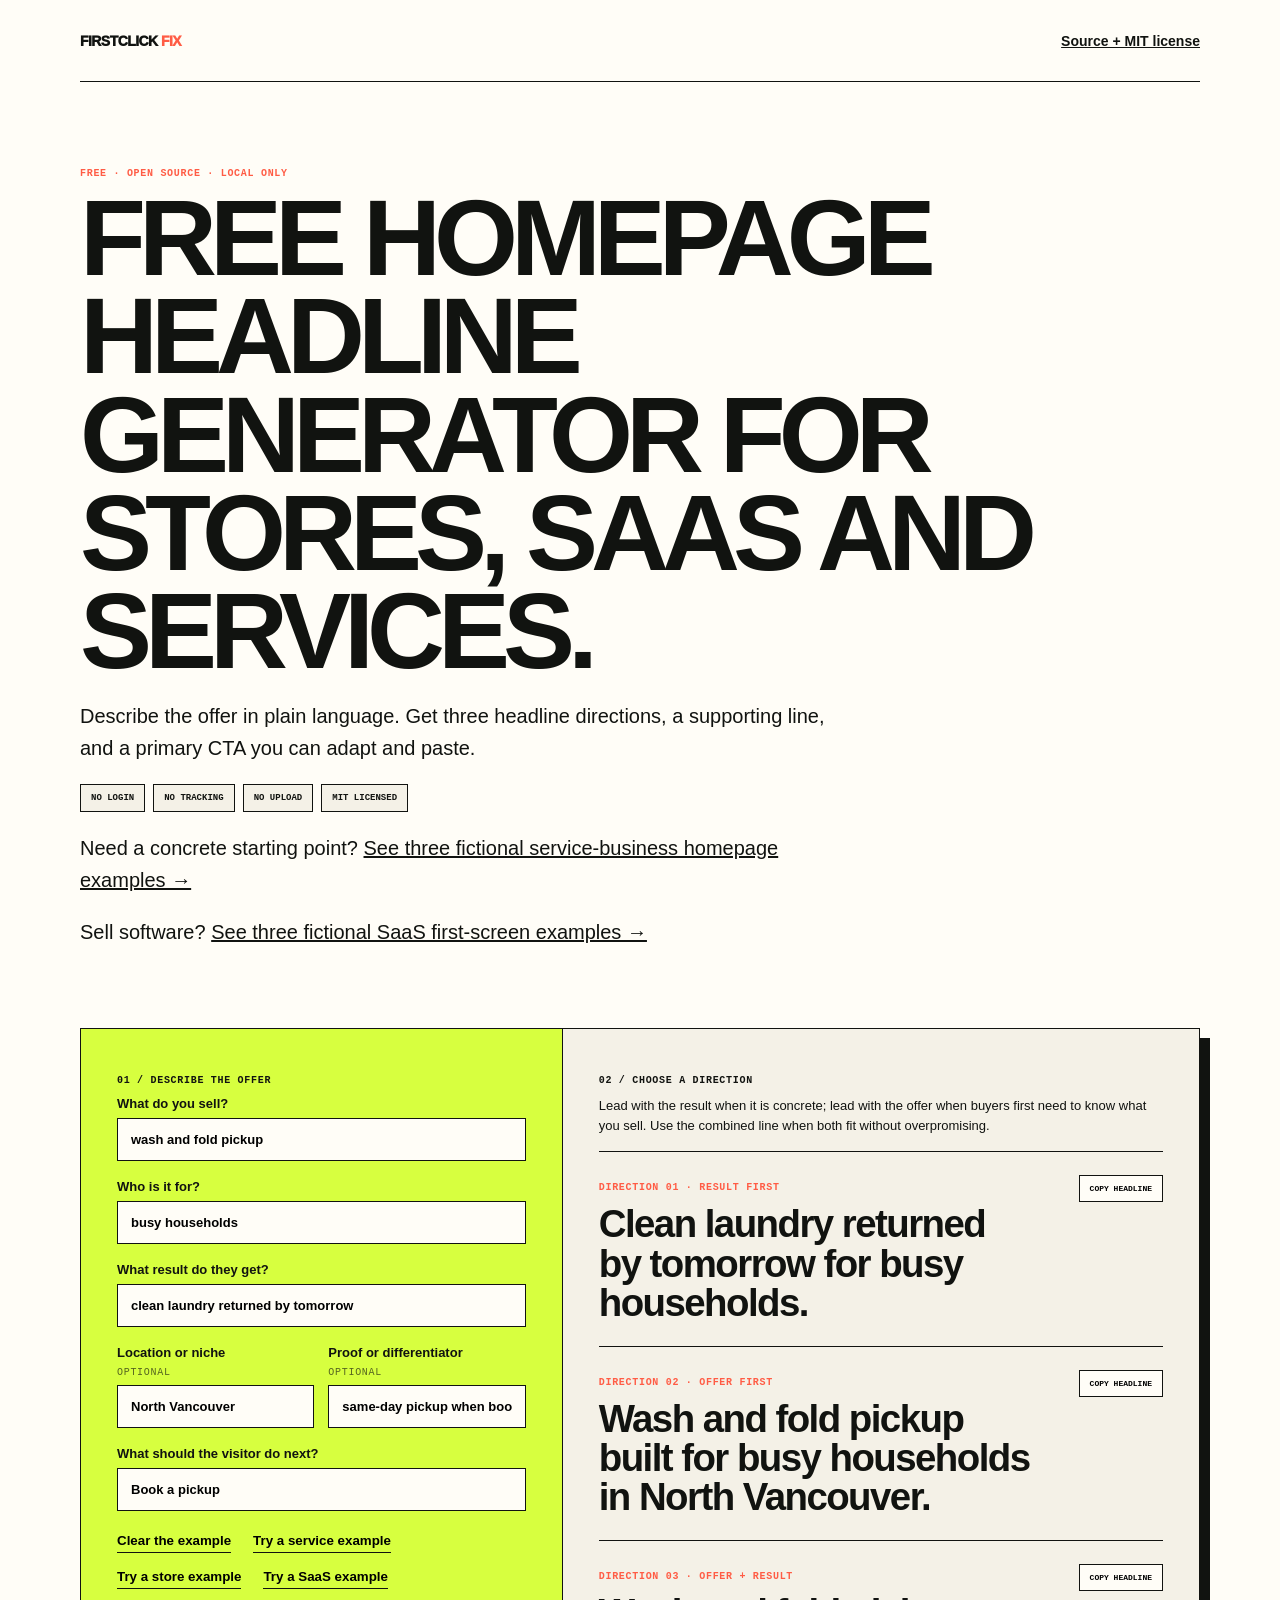
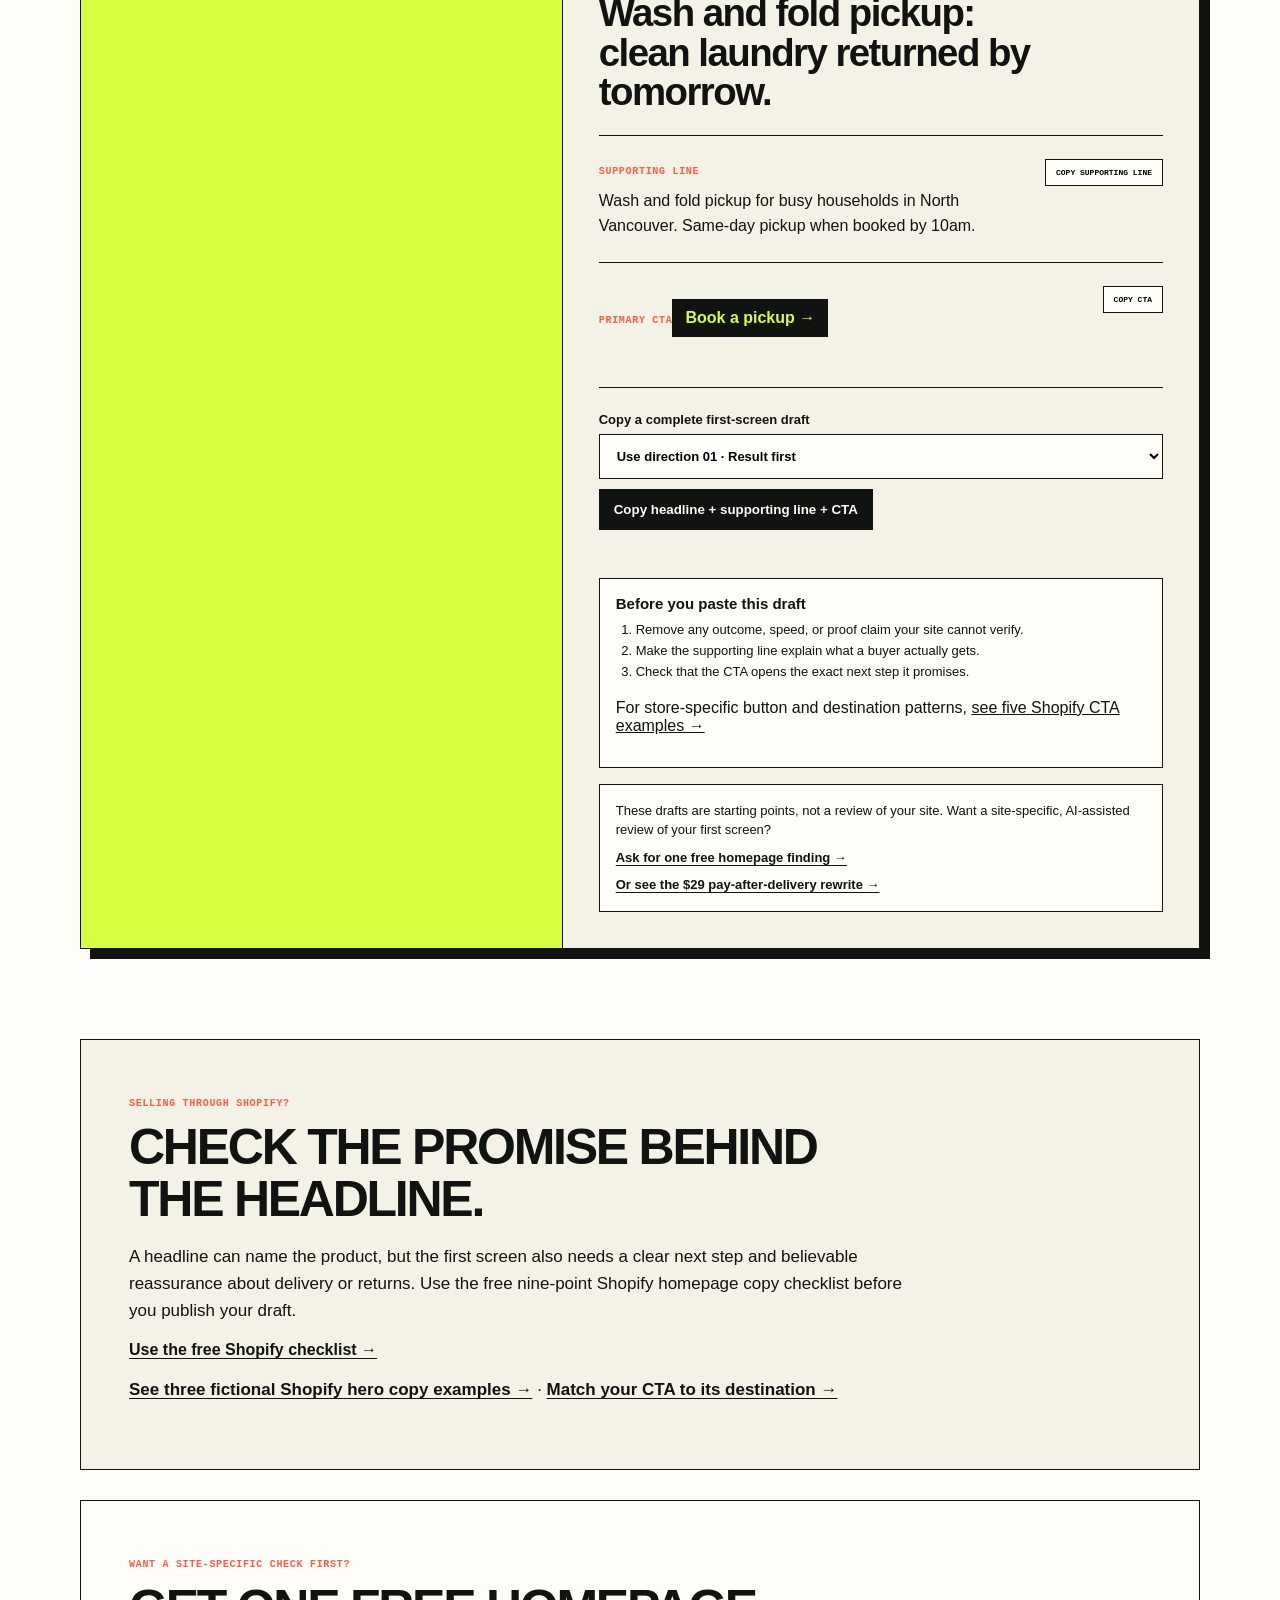
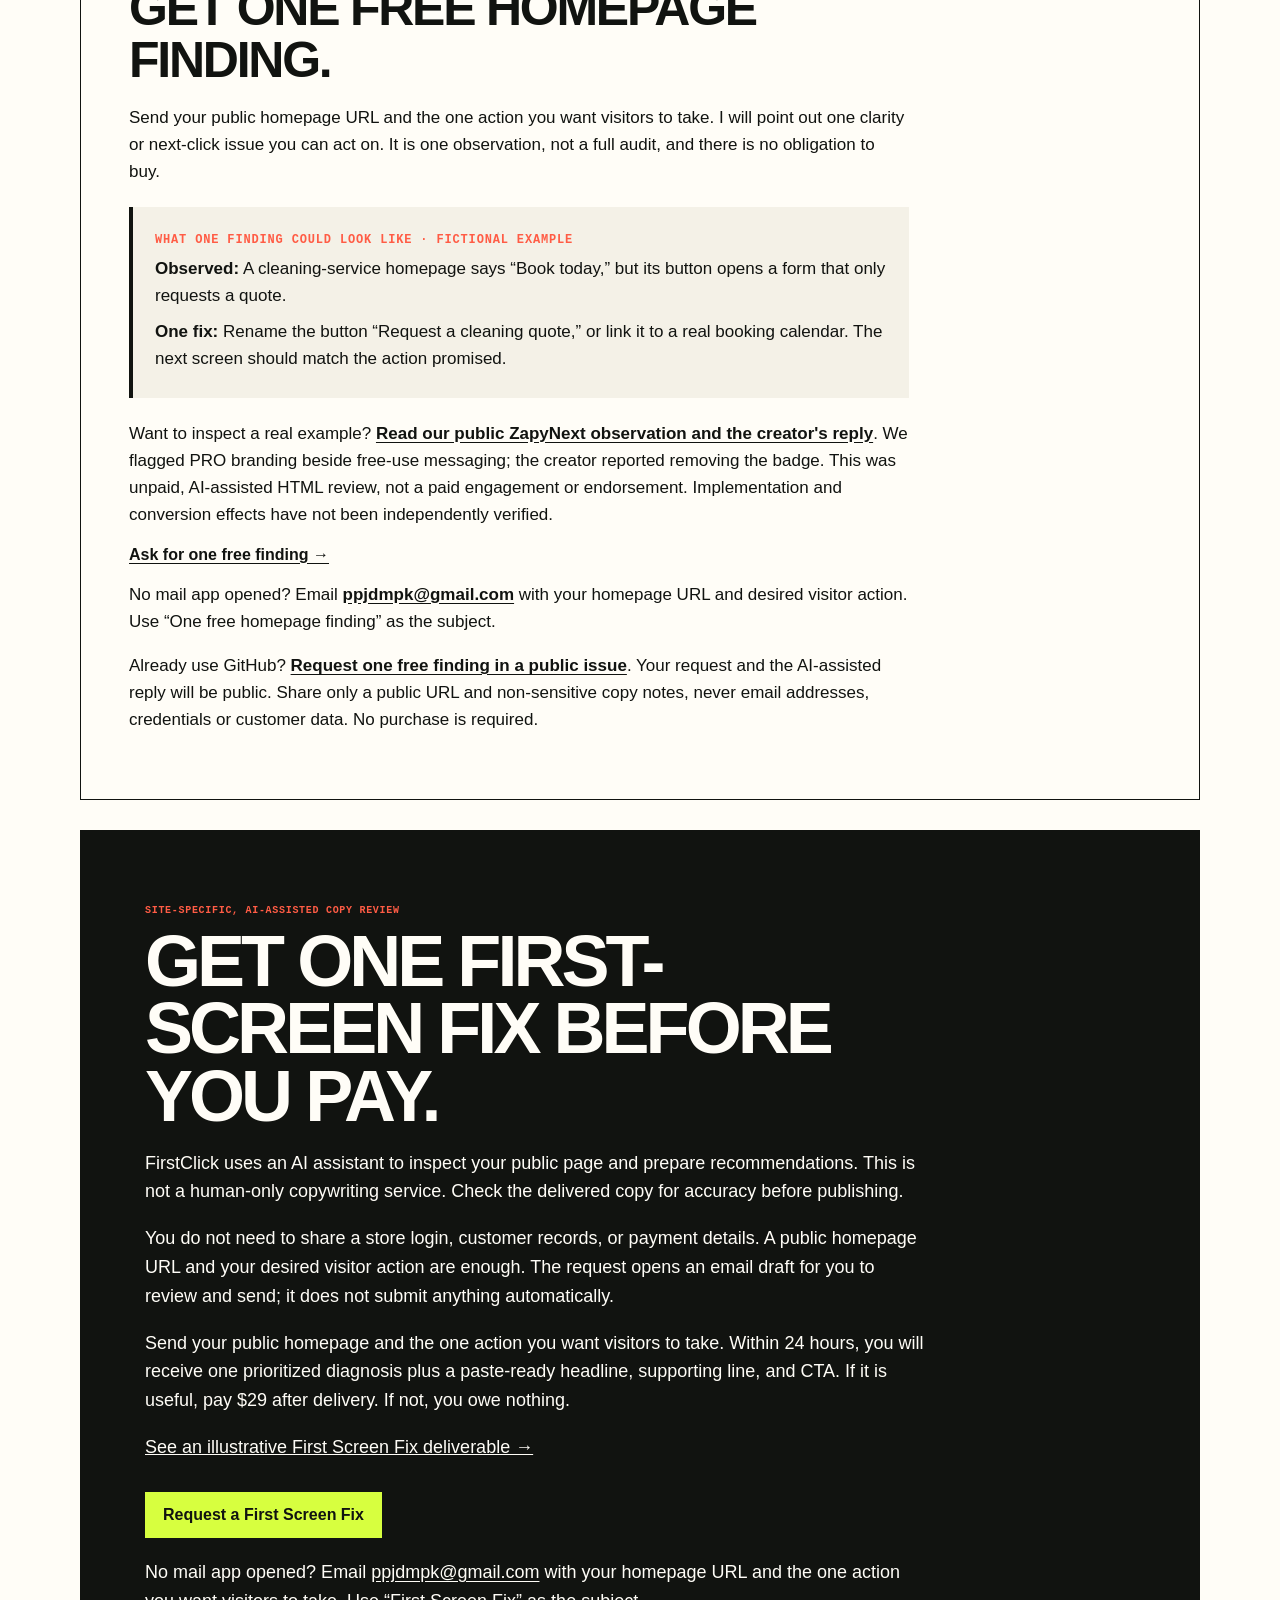
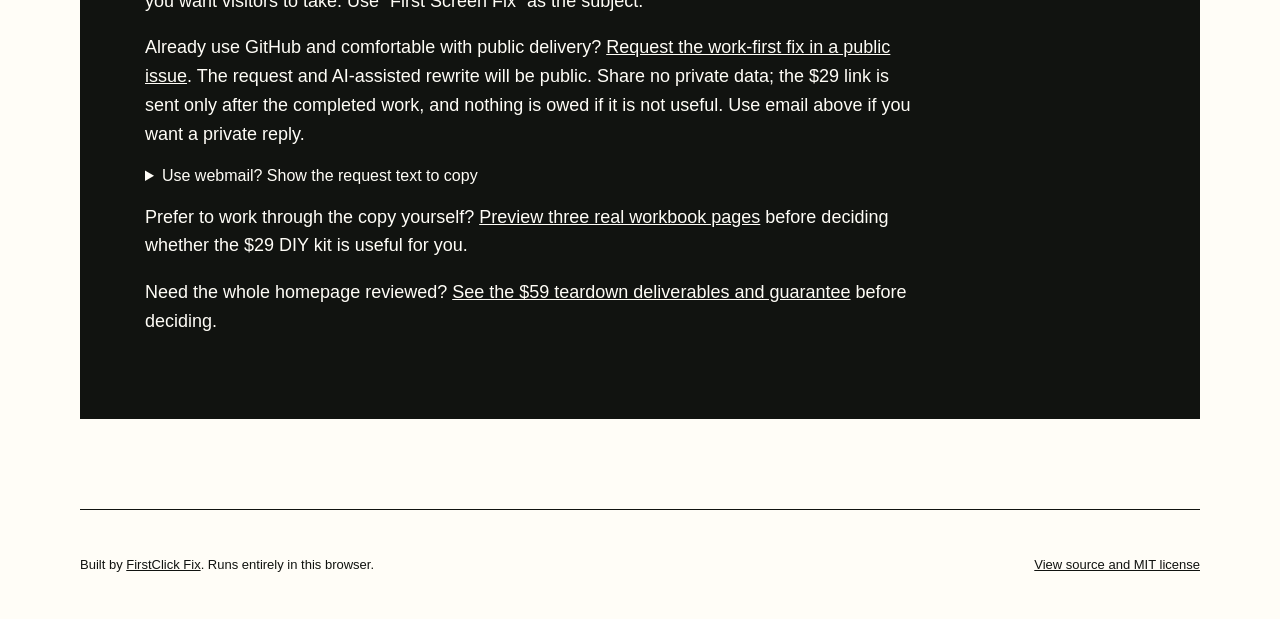
==== commit beb9037d: "Add SaaS starter brief to free headline generator" ====
--- a/index.html
+++ b/index.html
@@ -4,18 +4,18 @@
     <meta charset="utf-8">
     <meta name="viewport" content="width=device-width, initial-scale=1">
     <link rel="icon" type="image/svg+xml" href="./favicon.svg">
-    <title>Free Homepage Headline Generator for Stores &amp; Services | FirstClick Fix</title>
-    <meta name="description" content="Free browser-local headline generator for Shopify stores and service businesses. Draft three homepage headlines, a supporting line, and a CTA. No login or upload.">
+    <title>Free Homepage Headline Generator for Stores, SaaS &amp; Services | FirstClick Fix</title>
+    <meta name="description" content="Free browser-local headline generator for Shopify stores, SaaS products, and service businesses. Draft three homepage headlines, a supporting line, and a CTA. No login or upload.">
     <meta name="robots" content="index, follow">
     <link rel="canonical" href="https://elyasibkr.github.io/firstclick-headline-generator/">
     <meta property="og:type" content="website">
-    <meta property="og:title" content="Free Homepage Headline Generator for Shopify &amp; Services">
-    <meta property="og:description" content="Turn six plain-language inputs into homepage copy for Shopify stores and service businesses. No login or tracking.">
+    <meta property="og:title" content="Free Homepage Headline Generator for Shopify, SaaS &amp; Services">
+    <meta property="og:description" content="Turn six plain-language inputs into homepage copy for Shopify stores, SaaS products, and service businesses. No login or tracking.">
     <meta property="og:url" content="https://elyasibkr.github.io/firstclick-headline-generator/">
     <meta property="og:site_name" content="FirstClick Fix">
     <meta name="twitter:card" content="summary">
-    <meta name="twitter:title" content="Free Homepage Headline Generator for Shopify &amp; Services">
-    <meta name="twitter:description" content="Generate homepage headline directions for stores and services locally in your browser. No login or tracking.">
+    <meta name="twitter:title" content="Free Homepage Headline Generator for Shopify, SaaS &amp; Services">
+    <meta name="twitter:description" content="Generate homepage headline directions for stores, SaaS products, and services locally in your browser. No login or tracking.">
     <link rel="stylesheet" href="./homepage-headline-generator.css">
     <script type="application/ld+json">
       {
@@ -23,7 +23,7 @@
         "@type": "WebApplication",
         "name": "FirstClick Homepage Headline Generator",
         "url": "https://elyasibkr.github.io/firstclick-headline-generator/",
-        "description": "A free, local-only browser tool for Shopify stores and service businesses that generates three homepage headline directions, a supporting line, and a primary CTA.",
+        "description": "A free, local-only browser tool for Shopify stores, SaaS products, and service businesses that generates three homepage headline directions, a supporting line, and a primary CTA.",
         "applicationCategory": "BusinessApplication",
         "operatingSystem": "Any",
         "isAccessibleForFree": true,
@@ -44,7 +44,7 @@
     <main>
       <header class="hero">
         <p class="eyebrow">Free · open source · local only</p>
-        <h1>Free homepage headline generator for stores and services.</h1>
+        <h1>Free homepage headline generator for stores, SaaS and services.</h1>
         <p>Describe the offer in plain language. Get three headline directions, a supporting line, and a primary CTA you can adapt and paste.</p>
         <ul class="trust" aria-label="Privacy and access terms">
           <li>No login</li><li>No tracking</li><li>No upload</li><li>MIT licensed</li>
@@ -68,6 +68,7 @@
             <button id="clear" class="restore" type="button">Clear the example</button>
             <button id="restore" class="restore" type="button">Try a service example</button>
             <button id="store-example" class="restore" type="button">Try a store example</button>
+            <button id="saas-example" class="restore" type="button">Try a SaaS example</button>
           </div>
         </form>
 
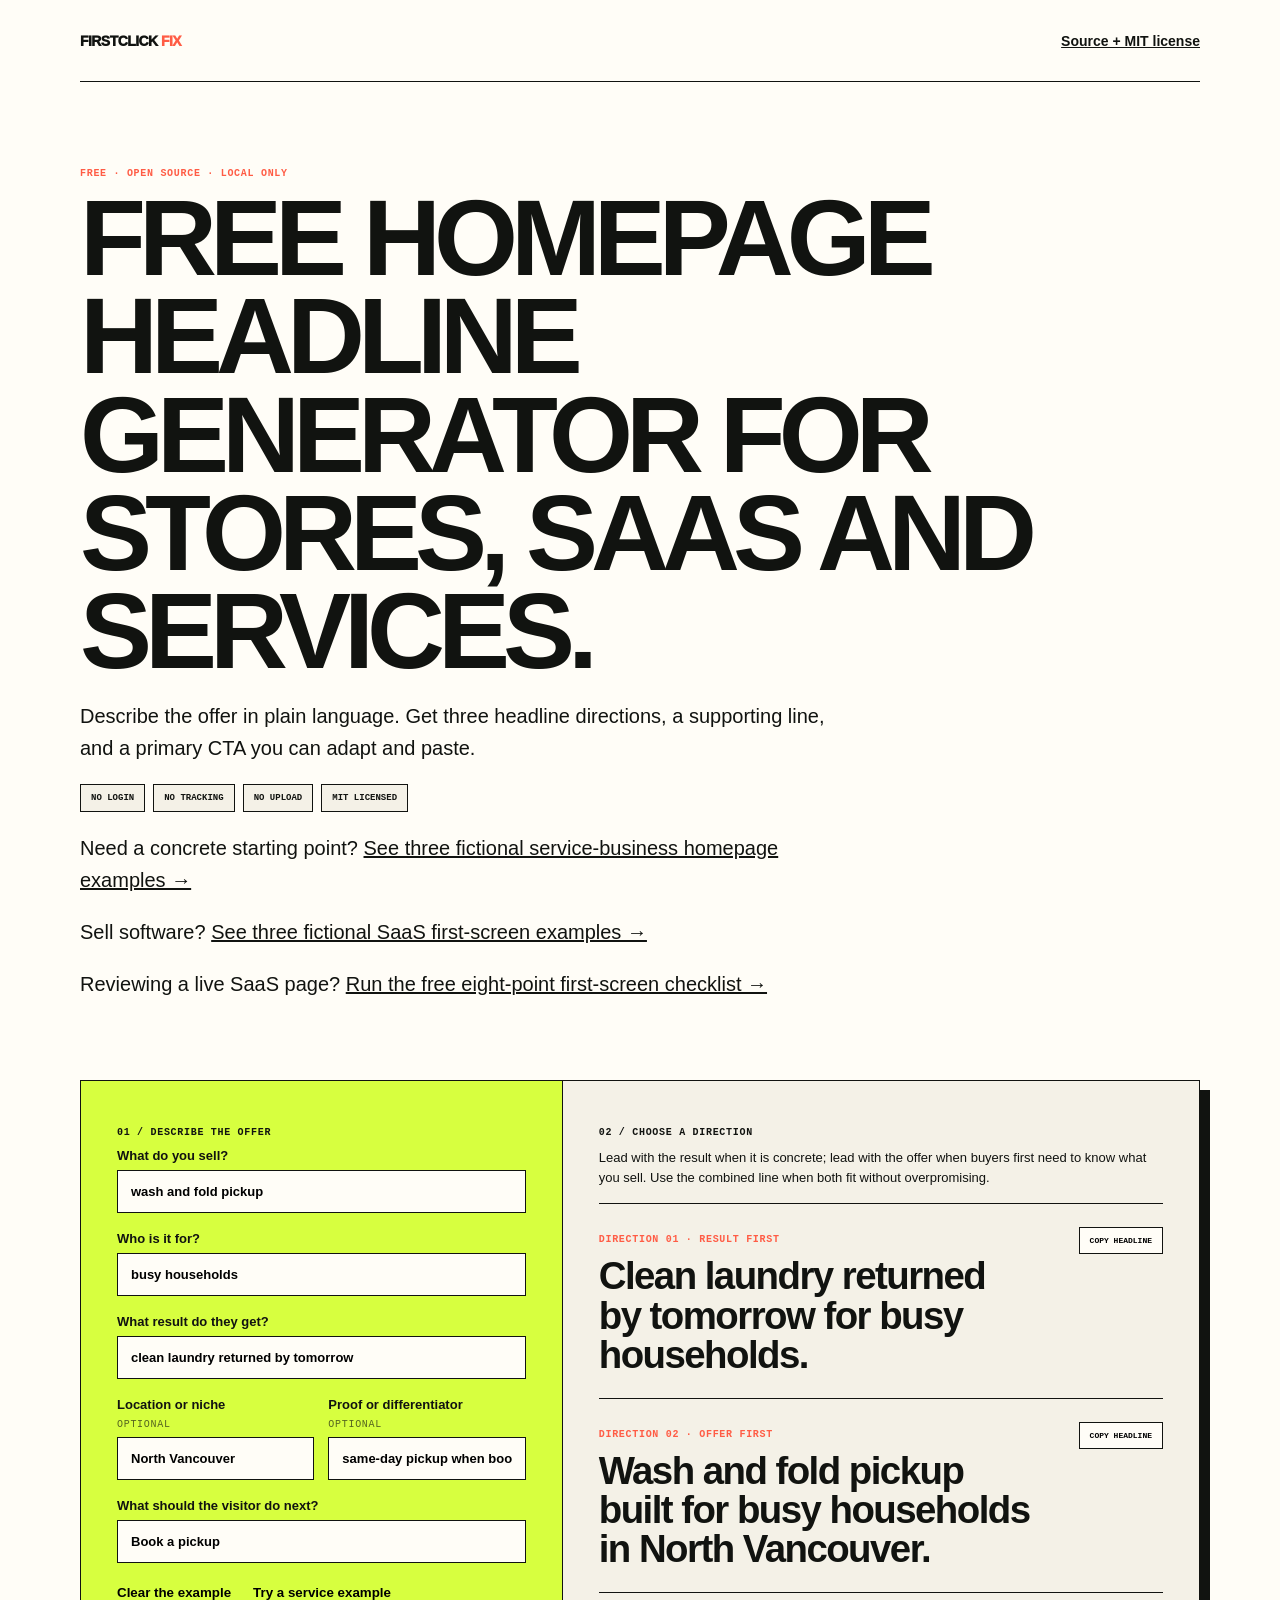
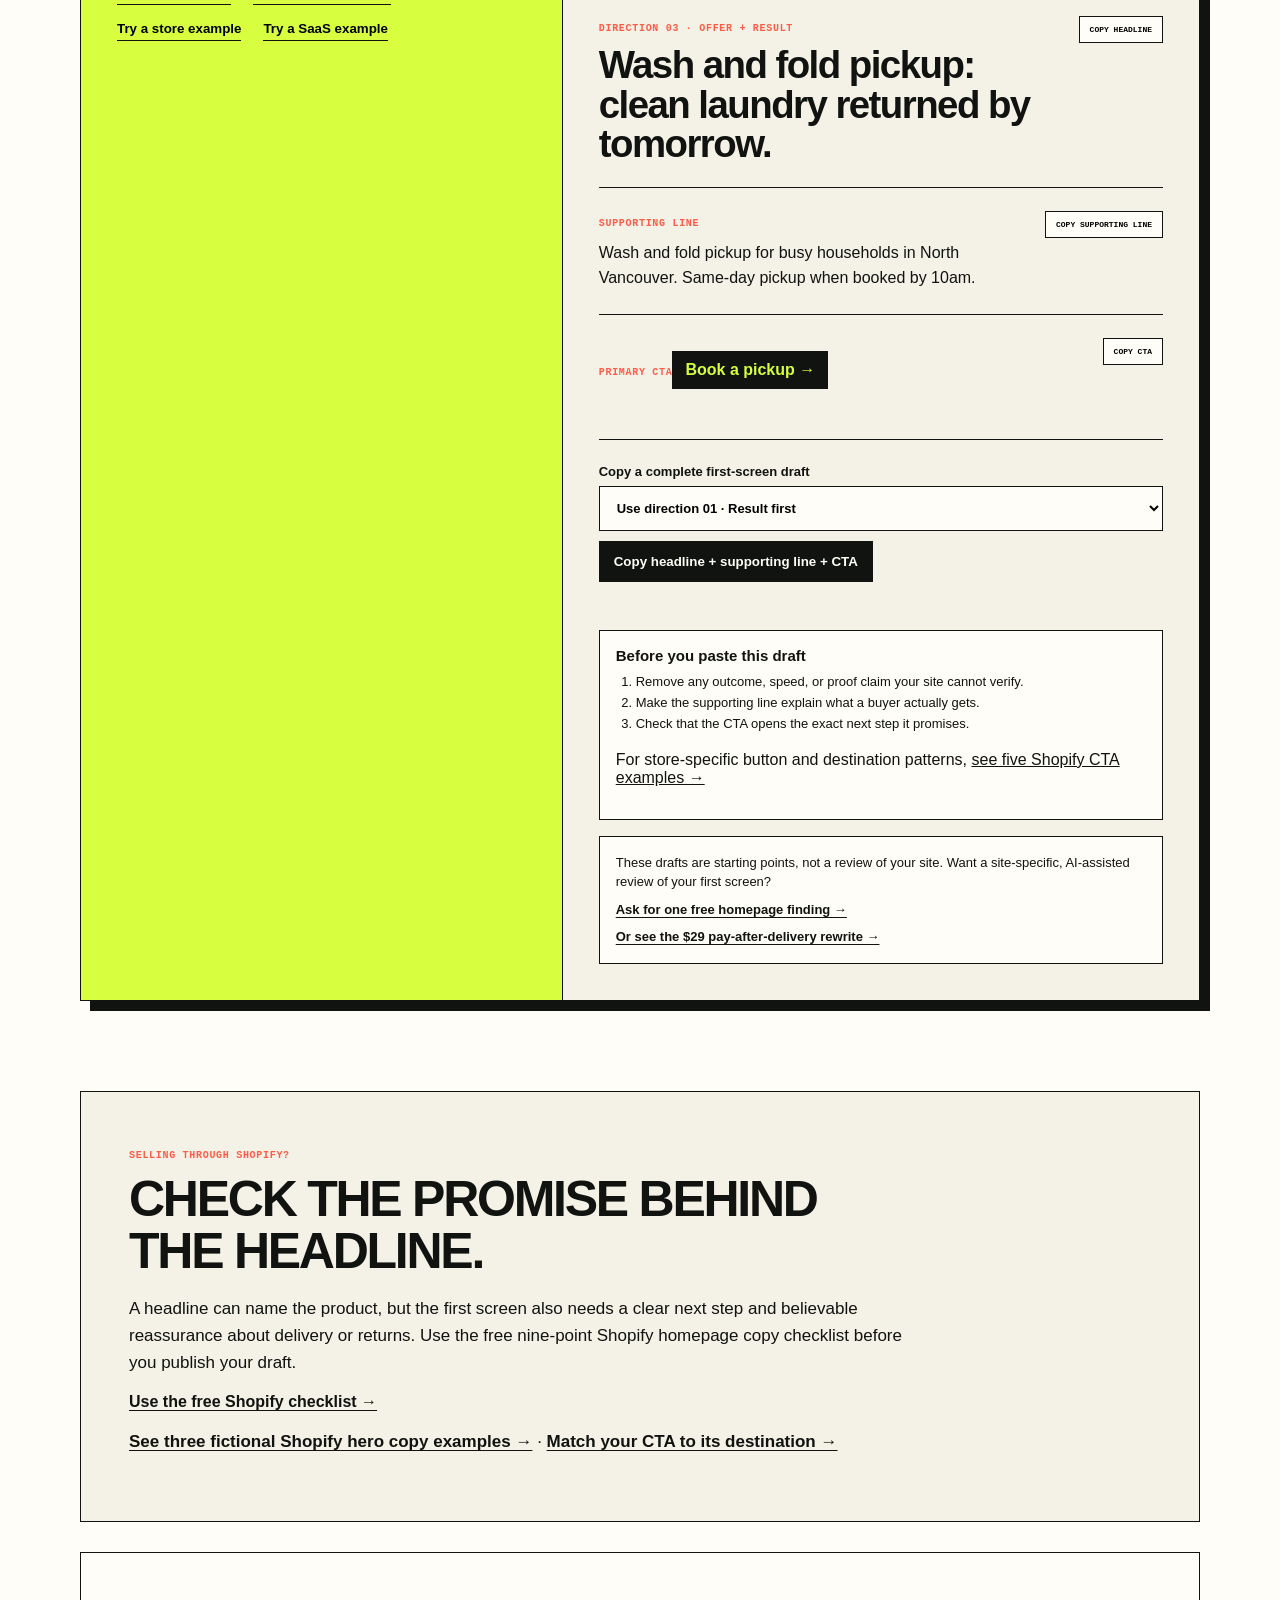
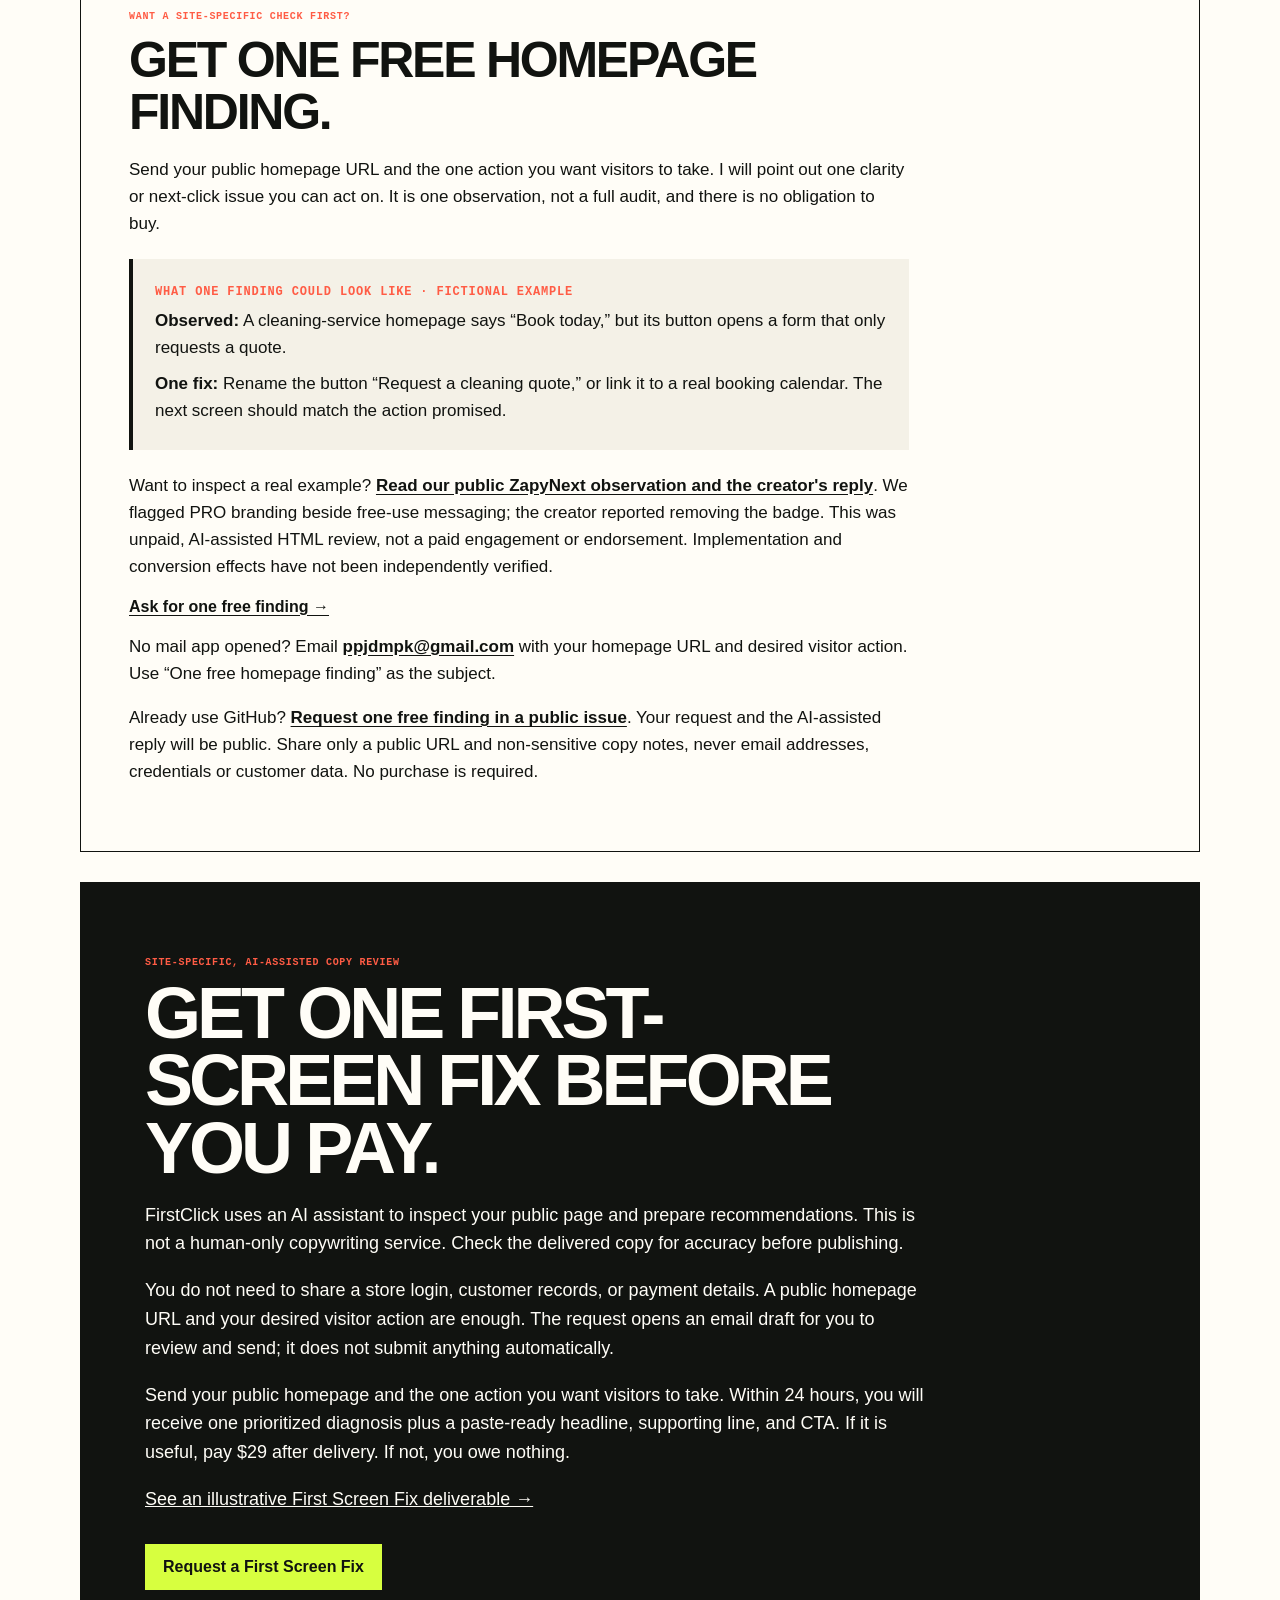
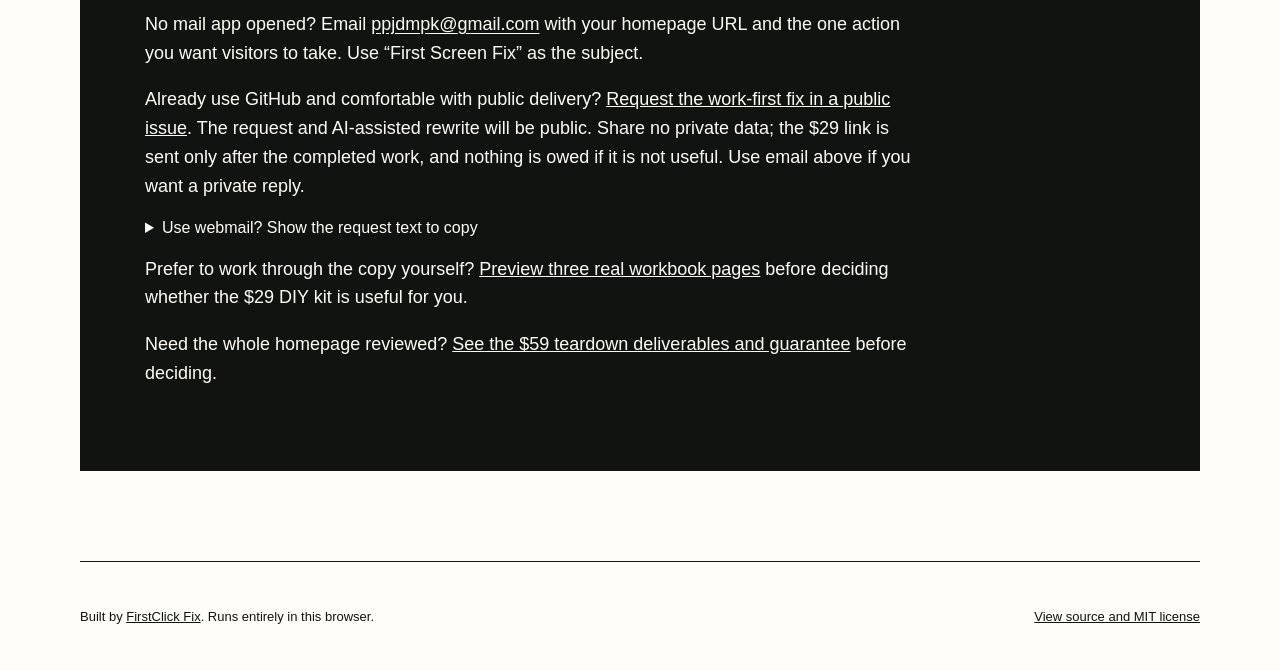
==== commit c9b48778: "Surface SaaS clarity checklist from free generator" ====
--- a/index.html
+++ b/index.html
@@ -51,6 +51,7 @@
         </ul>
         <p>Need a concrete starting point? <a href="./service-business-homepage-examples.html">See three fictional service-business homepage examples →</a></p>
         <p>Sell software? <a href="./saas-homepage-headline-examples.html">See three fictional SaaS first-screen examples →</a></p>
+        <p>Reviewing a live SaaS page? <a href="./saas-homepage-clarity-checklist.html">Run the free eight-point first-screen checklist →</a></p>
       </header>
 
       <section class="workspace" aria-label="Homepage headline generator">
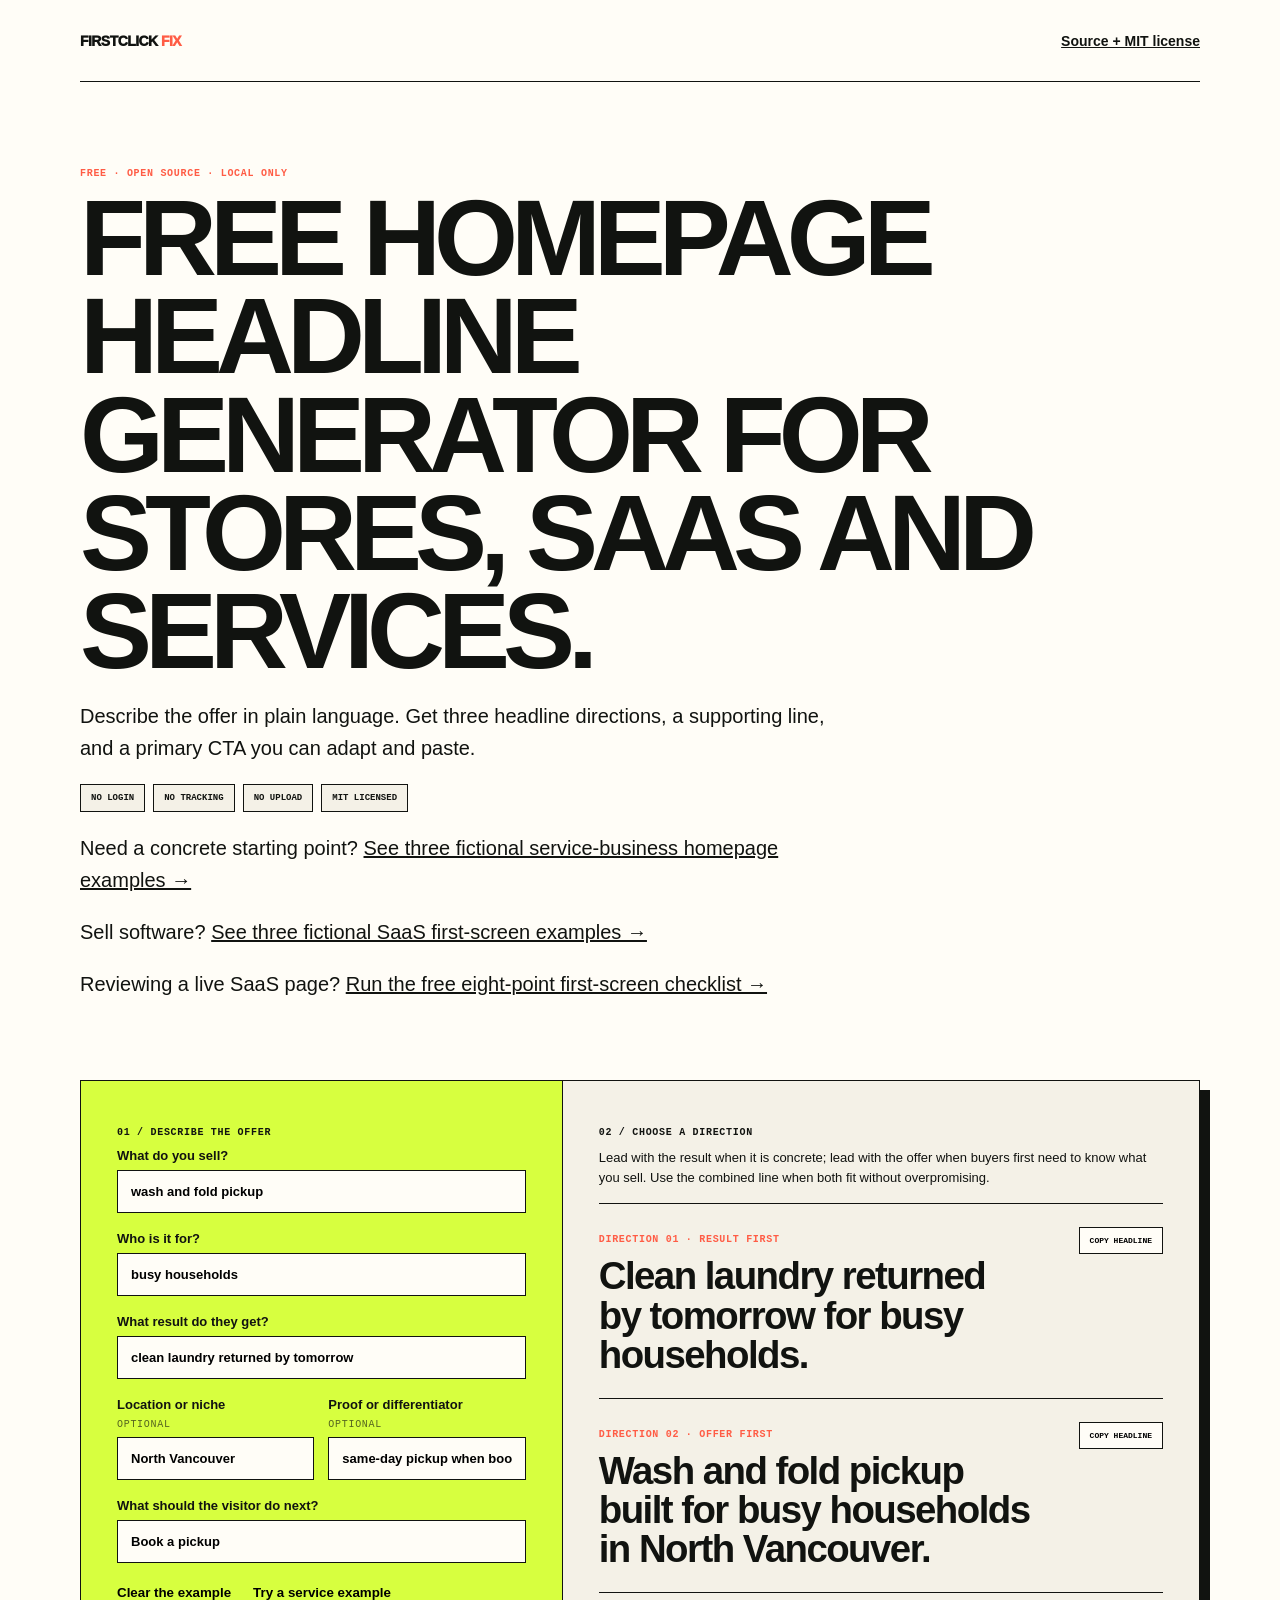
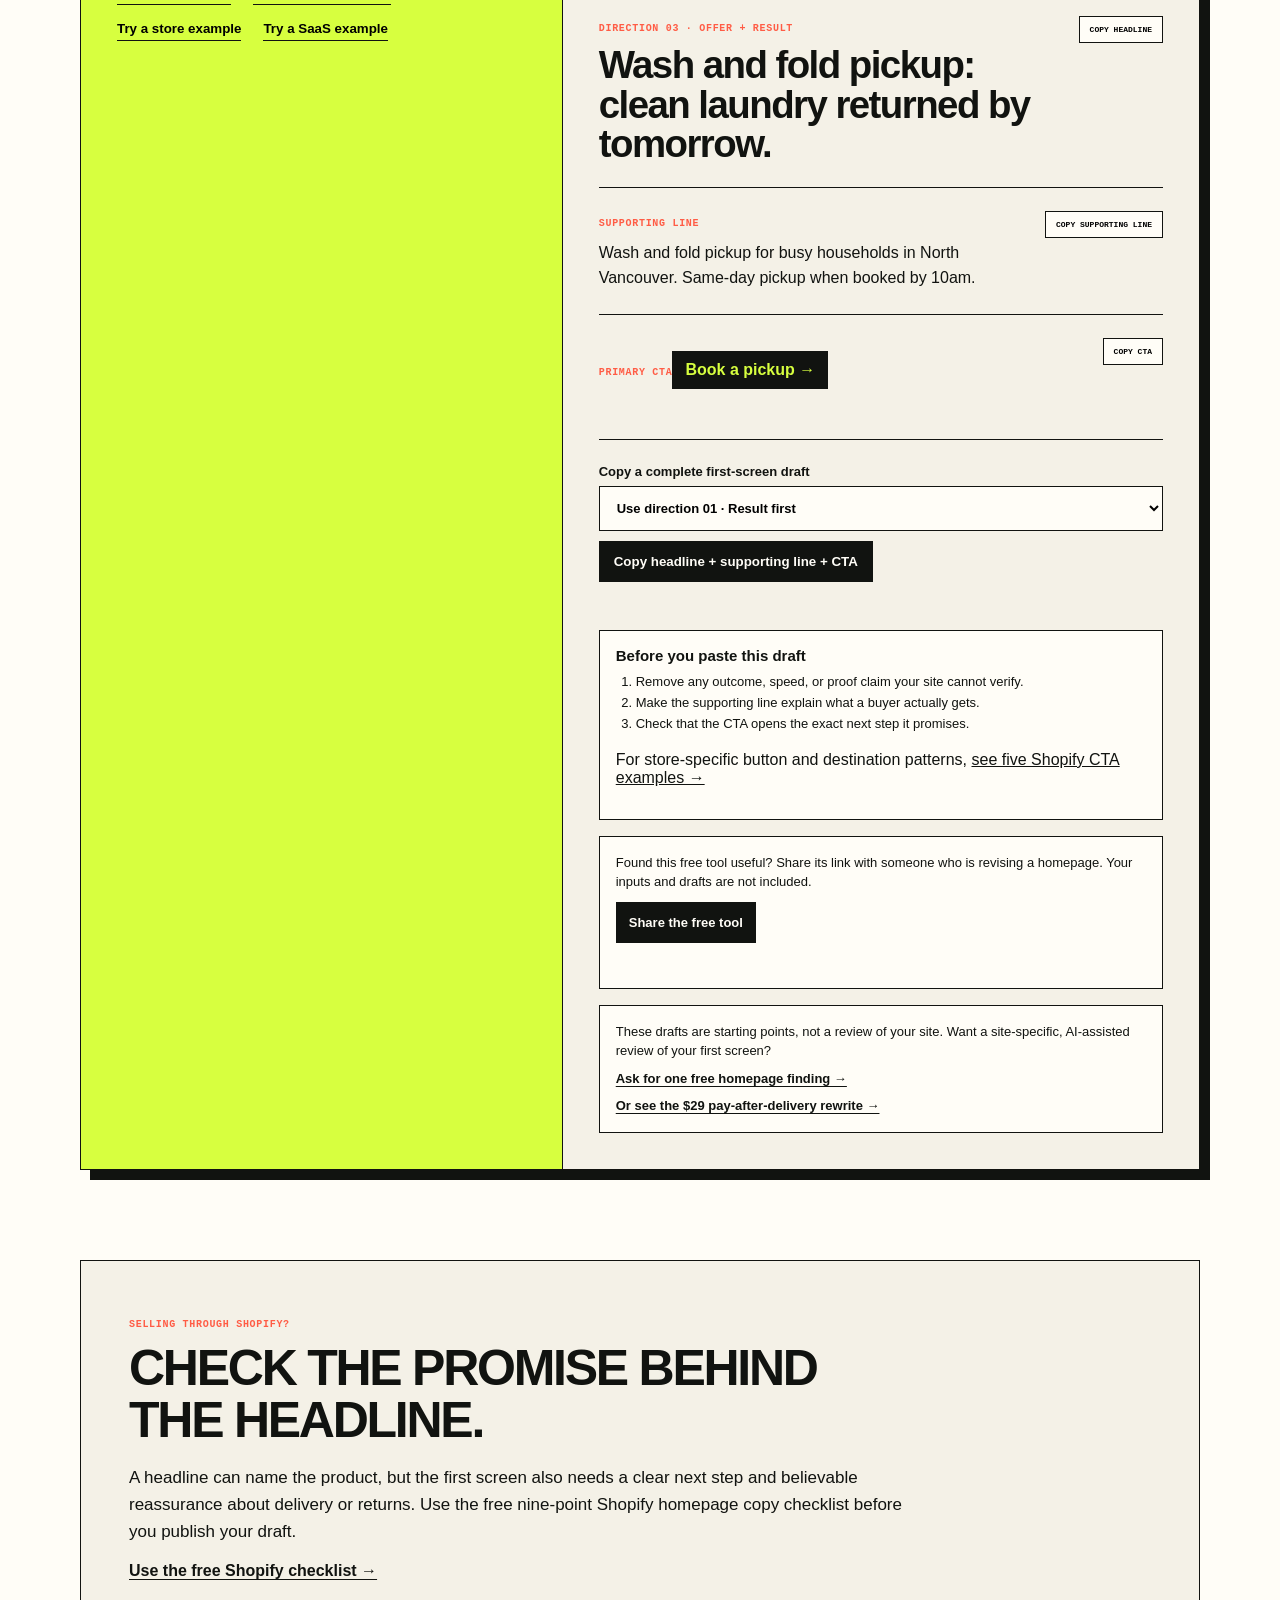
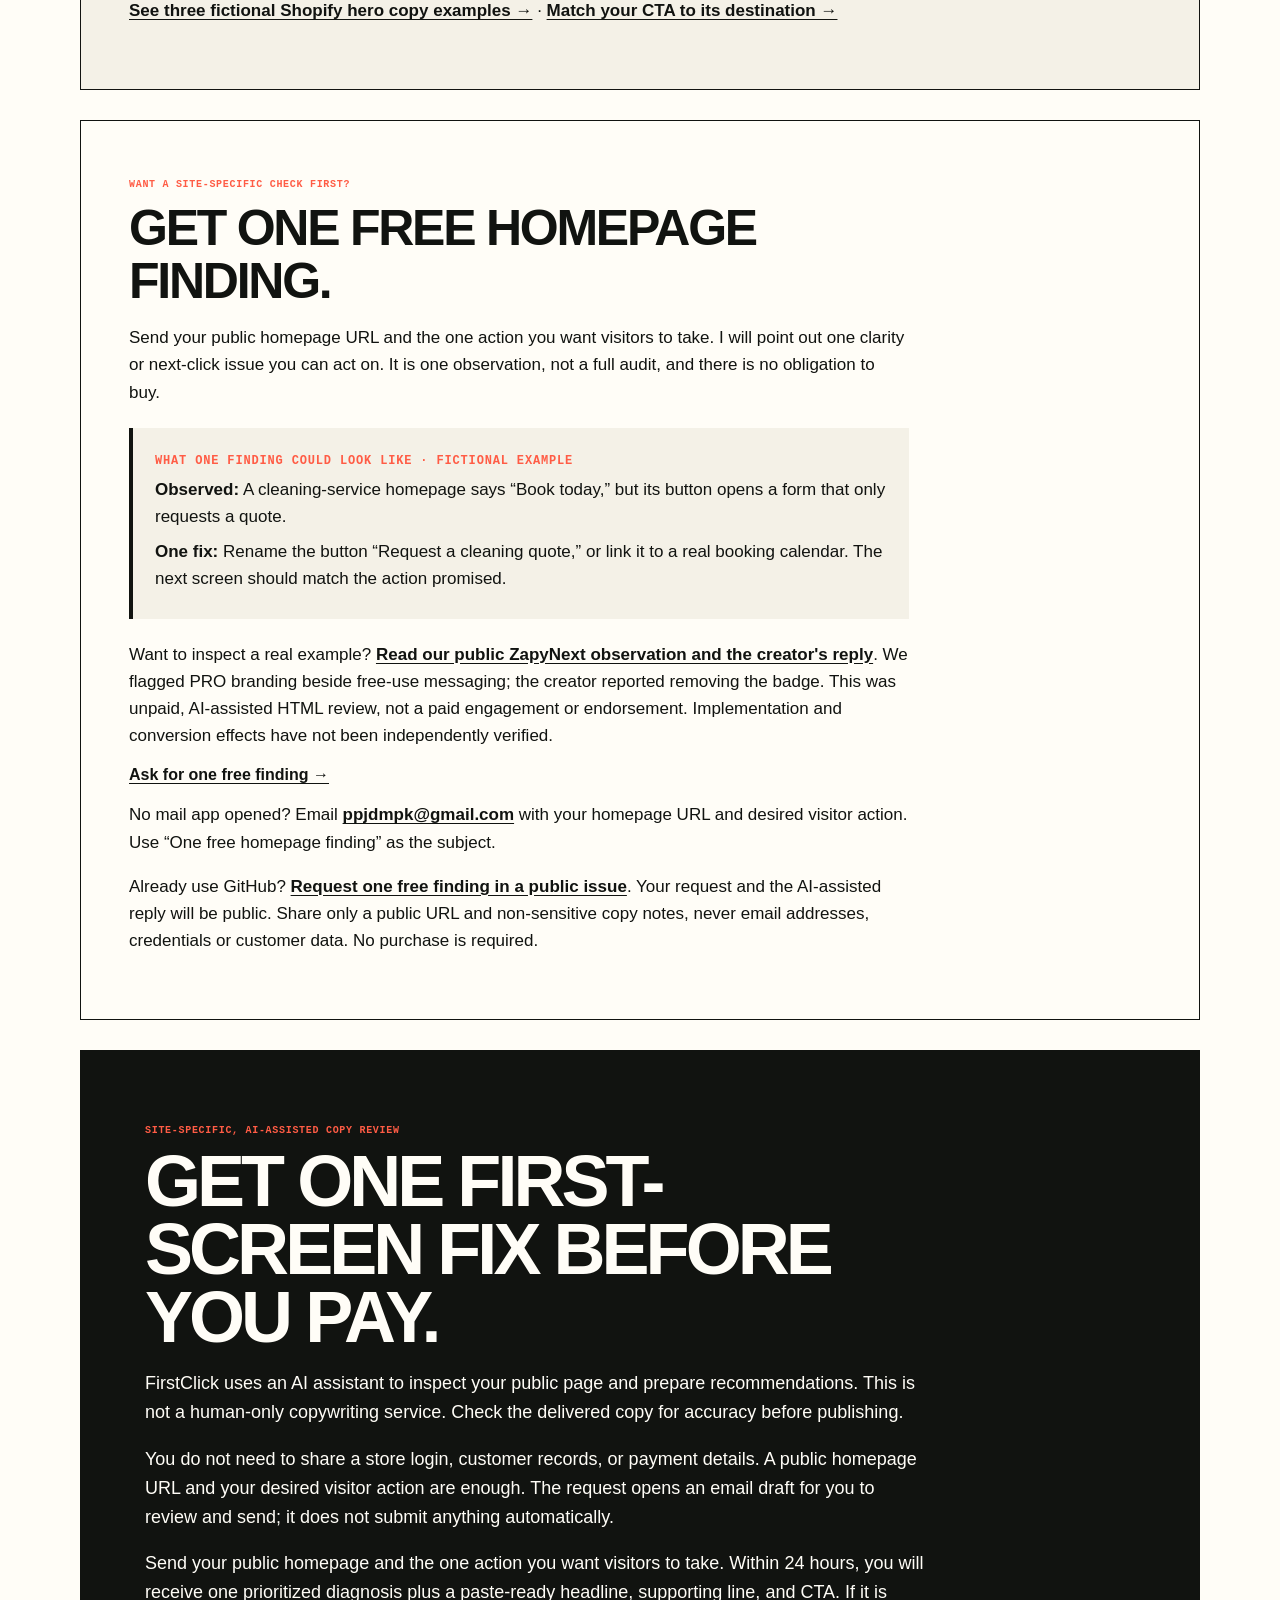
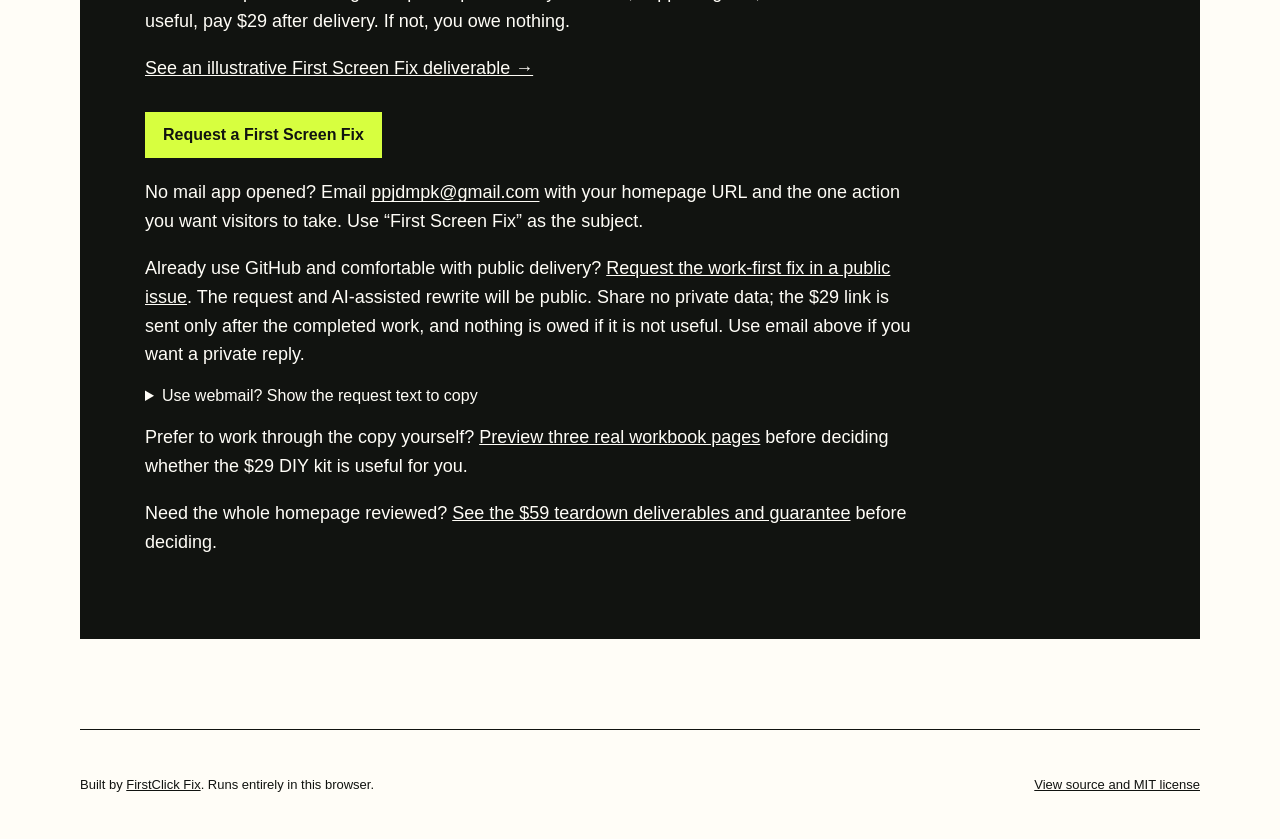
==== commit 755631c7: "Add visitor-controlled sharing for free generator" ====
--- a/index.html
+++ b/index.html
@@ -105,6 +105,15 @@
             </ol>
             <p>For store-specific button and destination patterns, <a href="./shopify-homepage-cta-examples.html">see five Shopify CTA examples →</a></p>
           </section>
+          <div class="share-tool">
+            <p>Found this free tool useful? Share its link with someone who is revising a homepage. Your inputs and drafts are not included.</p>
+            <button id="share-tool" type="button">Share the free tool</button>
+            <p id="share-note" role="status" aria-live="polite"></p>
+            <div id="share-fallback" hidden>
+              <label for="share-url">Tool URL — use your device's Copy command</label>
+              <input id="share-url" type="text" readonly value="https://elyasibkr.github.io/firstclick-headline-generator/">
+            </div>
+          </div>
           <p class="result-nudge">These drafts are starting points, not a review of your site. Want a site-specific, AI-assisted review of your first screen? <a href="#free-finding-title">Ask for one free homepage finding →</a><a href="#human-fix-title">Or see the $29 pay-after-delivery rewrite →</a></p>
         </section>
       </section>
--- a/homepage-headline-generator.css
+++ b/homepage-headline-generator.css
@@ -68,6 +68,13 @@
 .draft-check { margin-top: 16px; padding: 16px; border: 1px solid var(--ink); background: var(--paper); }
 .draft-check h3 { margin: 0 0 8px; font-size: 15px; }
 .draft-check ol { margin: 0; padding-left: 20px; font-size: 13px; line-height: 1.6; }
+.share-tool { margin-top: 16px; padding: 16px; border: 1px solid var(--ink); background: var(--paper); font-size: 13px; line-height: 1.5; }
+.share-tool p { margin: 0 0 10px; }
+.share-tool button { border: 1px solid var(--ink); background: var(--ink); color: var(--paper); padding: 10px 12px; font: inherit; font-weight: 800; cursor: pointer; }
+.share-tool button:hover { background: var(--paper); color: var(--ink); }
+.share-tool button:focus-visible { outline: 3px solid var(--red); outline-offset: 2px; }
+.share-tool #share-note { margin: 10px 0 0; min-height: 1.4em; }
+.share-tool label { margin: 8px 0 4px; }
 .result-nudge { margin: 16px 0 0; padding: 16px; border: 1px solid var(--ink); background: var(--paper); font-size: 13px; line-height: 1.5; }
 .result-nudge a { display: block; margin-top: 8px; font-weight: 800; text-underline-offset: 3px; }
 footer { min-height: 110px; display: flex; justify-content: space-between; align-items: center; gap: 24px; border-top: 1px solid var(--ink); font-size: 13px; }
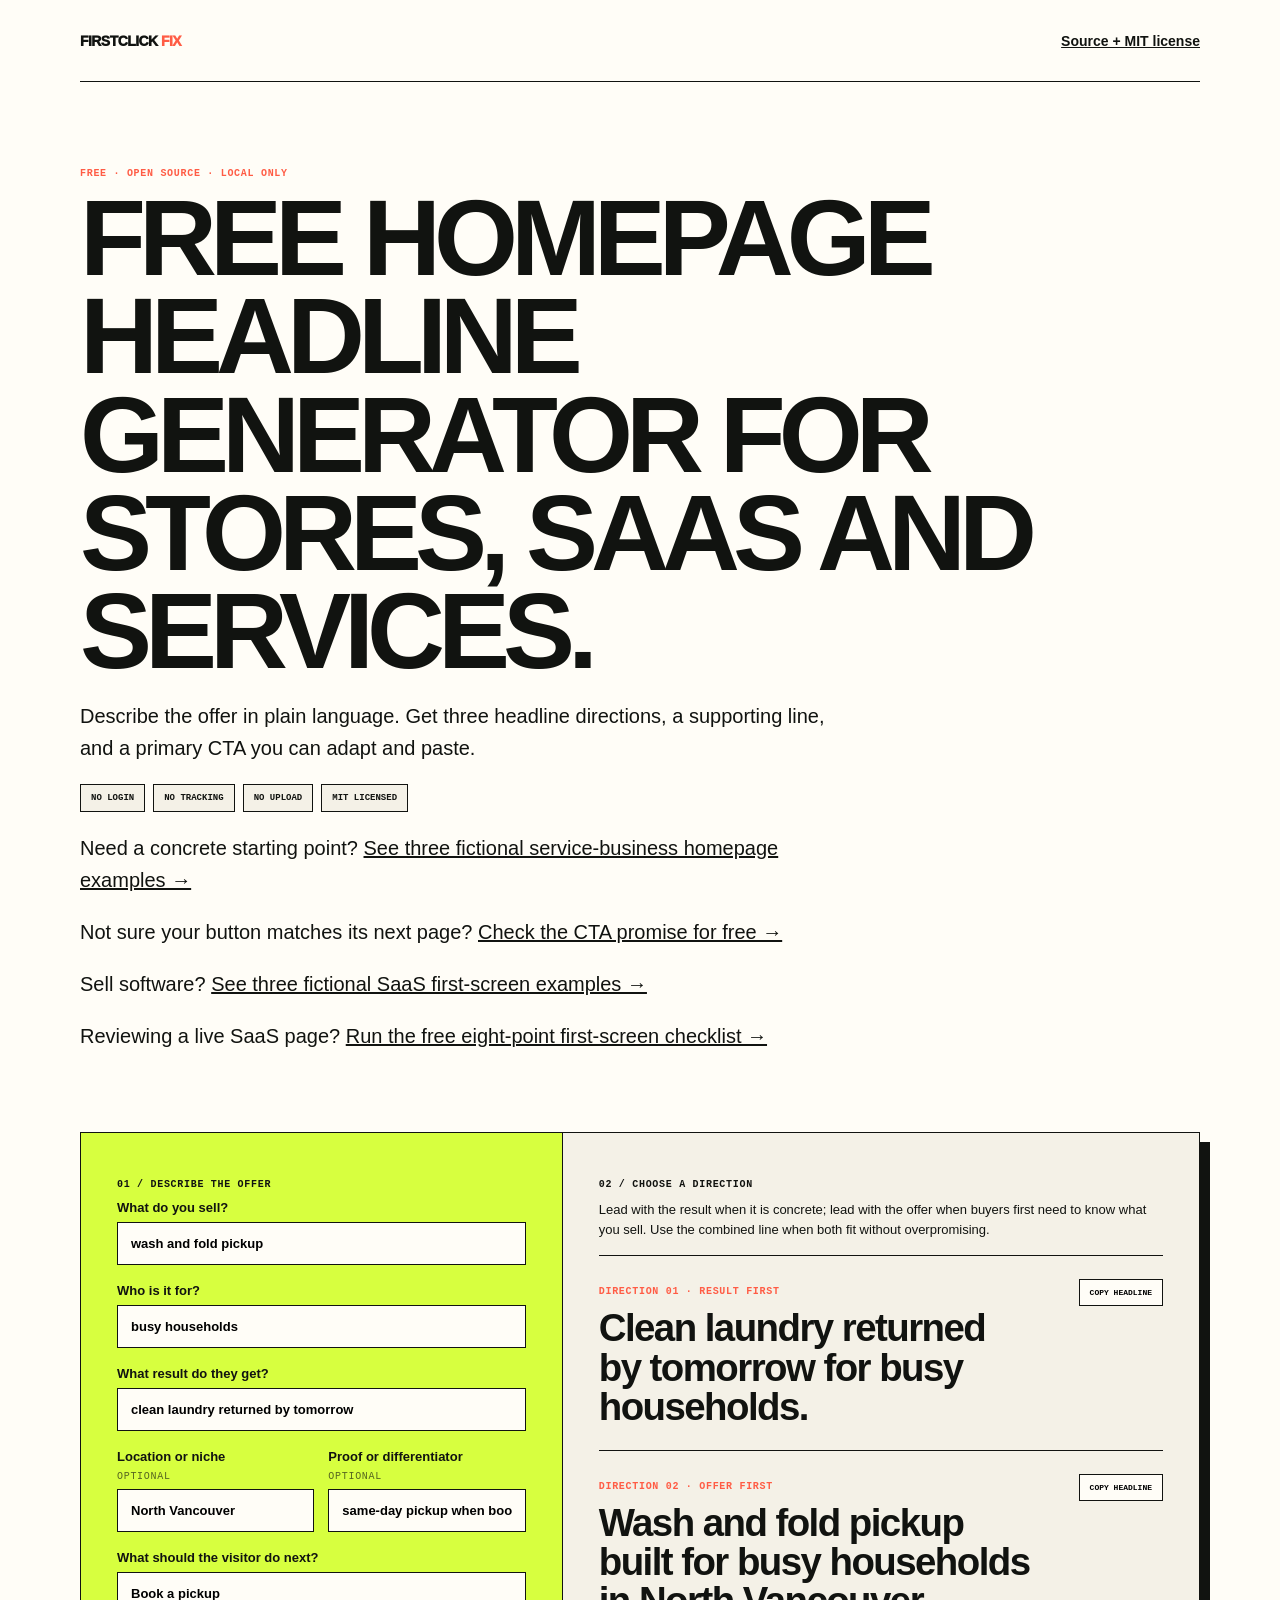
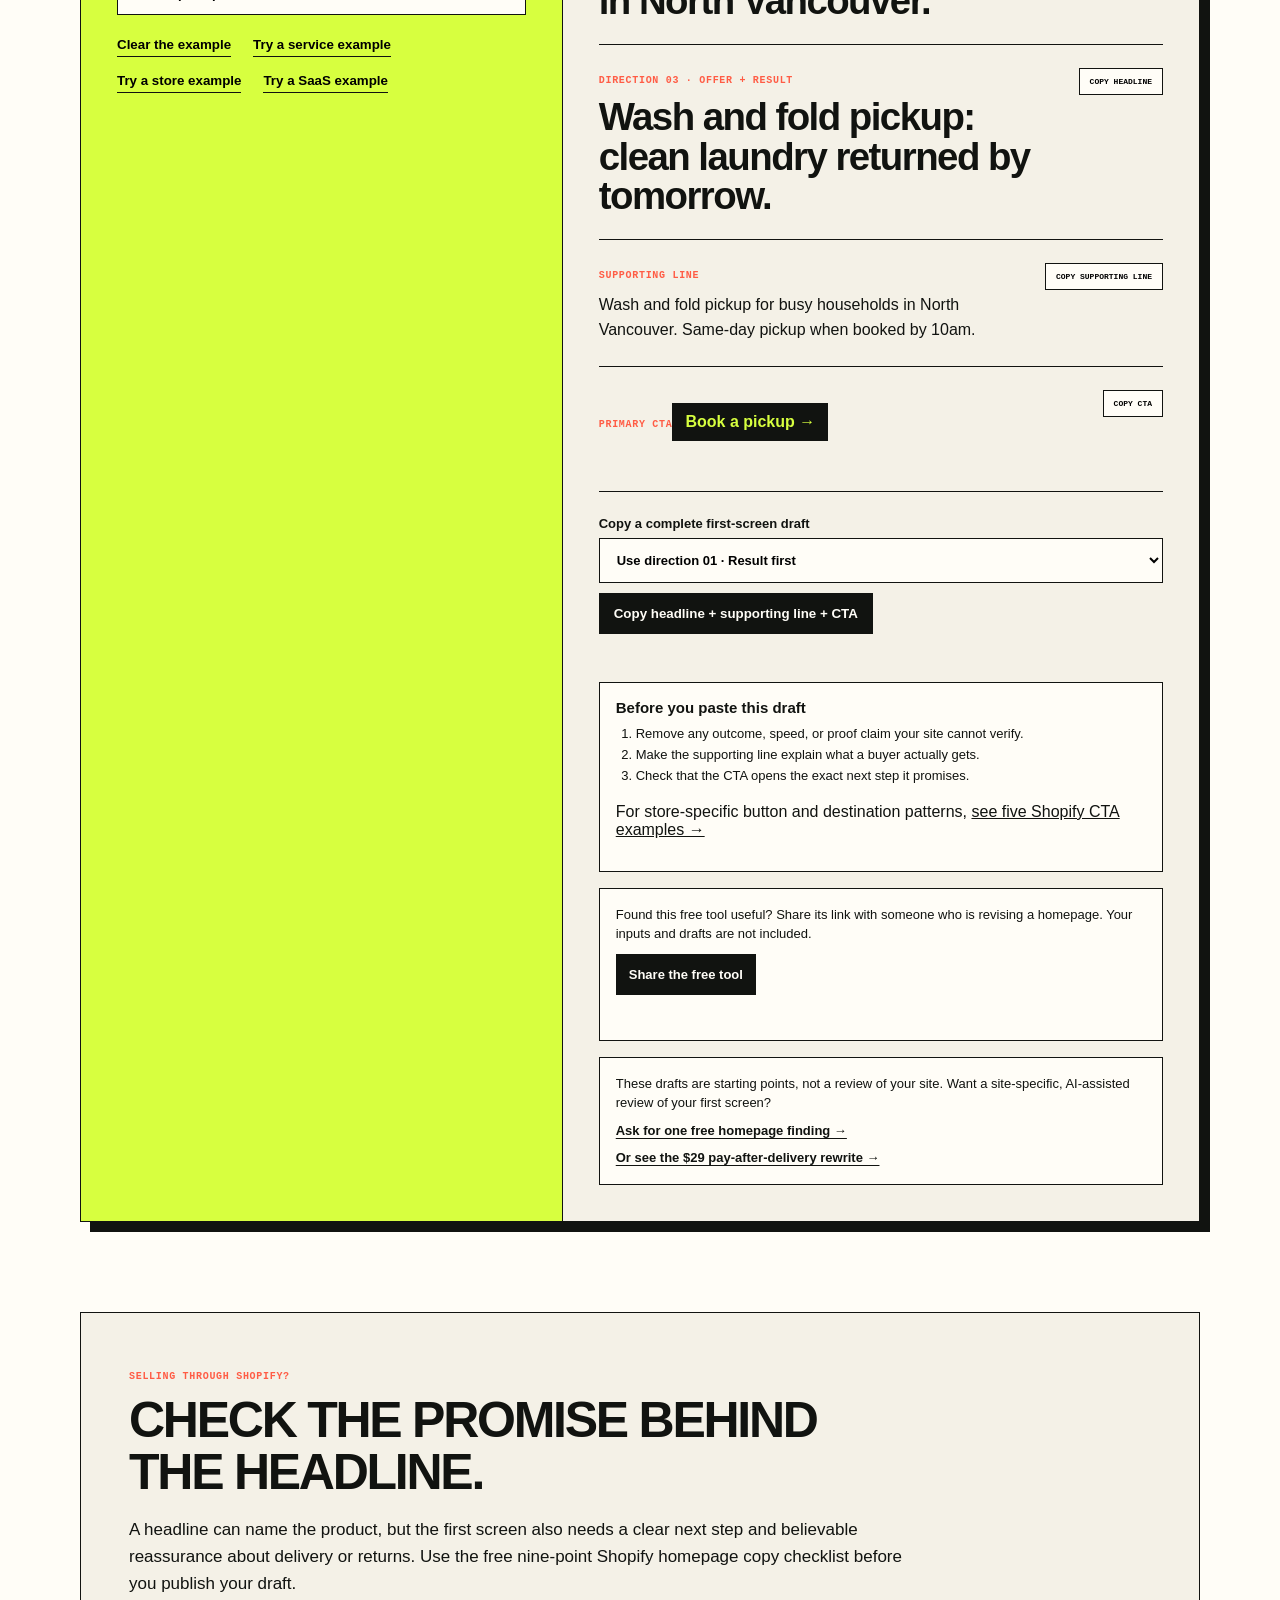
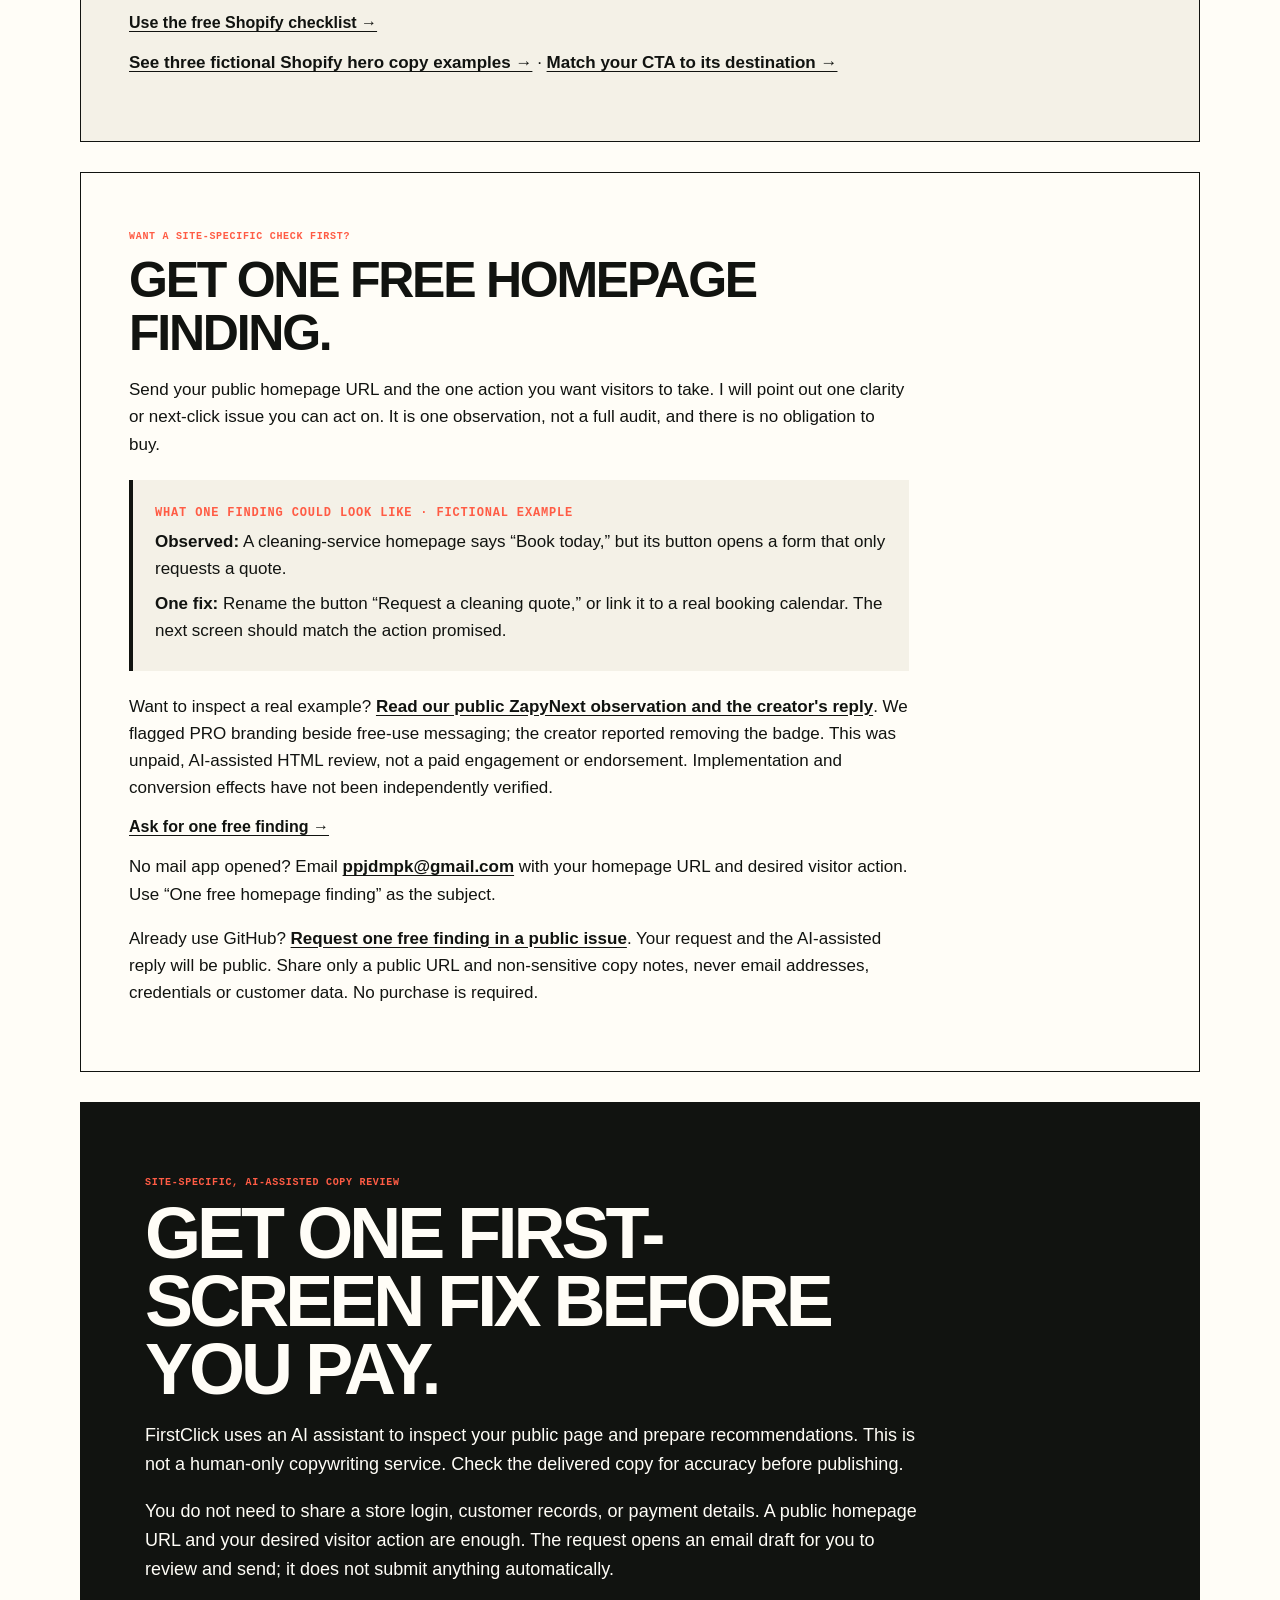
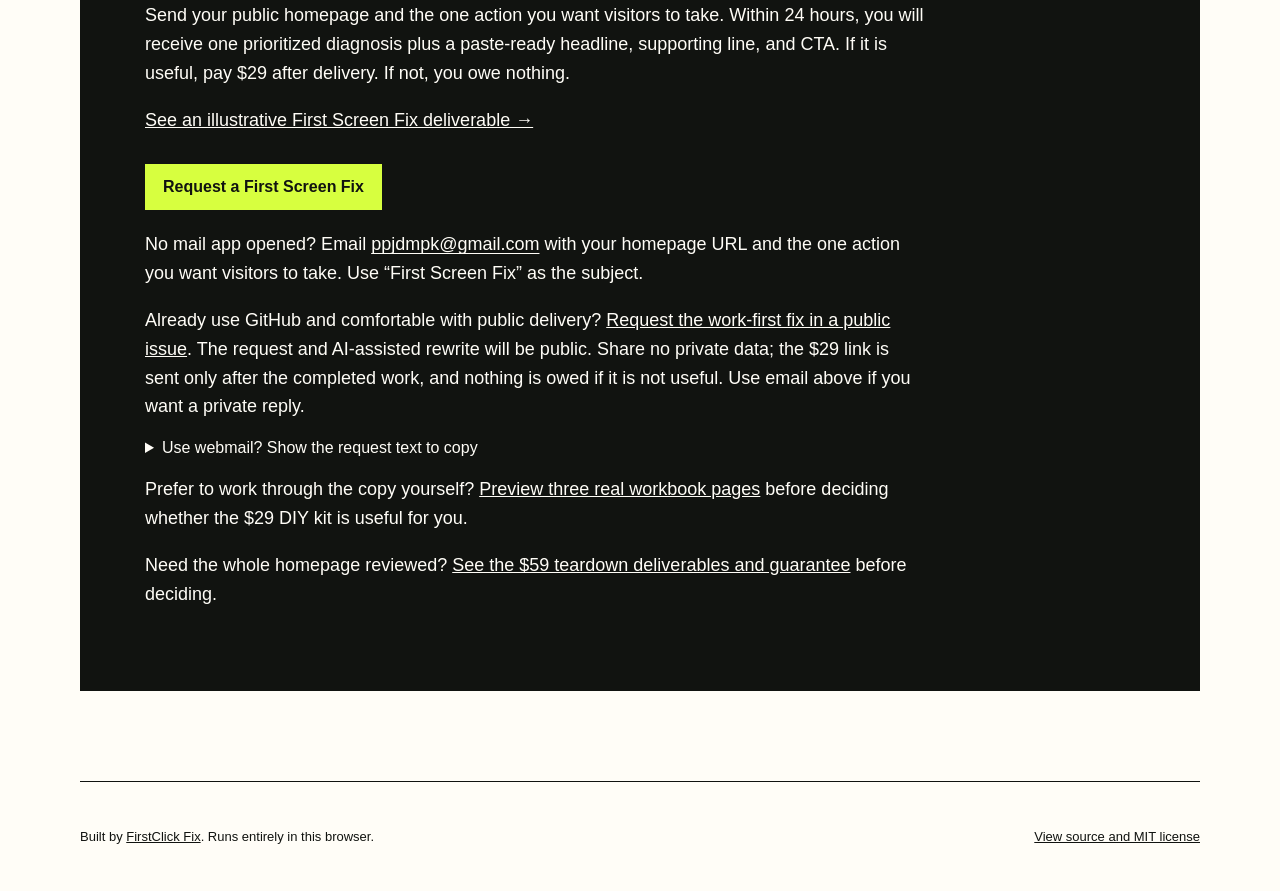
==== commit 3109e0eb: "Add free service CTA promise checker" ====
--- a/index.html
+++ b/index.html
@@ -50,6 +50,7 @@
           <li>No login</li><li>No tracking</li><li>No upload</li><li>MIT licensed</li>
         </ul>
         <p>Need a concrete starting point? <a href="./service-business-homepage-examples.html">See three fictional service-business homepage examples →</a></p>
+        <p>Not sure your button matches its next page? <a href="./service-business-cta-promise-checker.html">Check the CTA promise for free →</a></p>
         <p>Sell software? <a href="./saas-homepage-headline-examples.html">See three fictional SaaS first-screen examples →</a></p>
         <p>Reviewing a live SaaS page? <a href="./saas-homepage-clarity-checklist.html">Run the free eight-point first-screen checklist →</a></p>
       </header>
